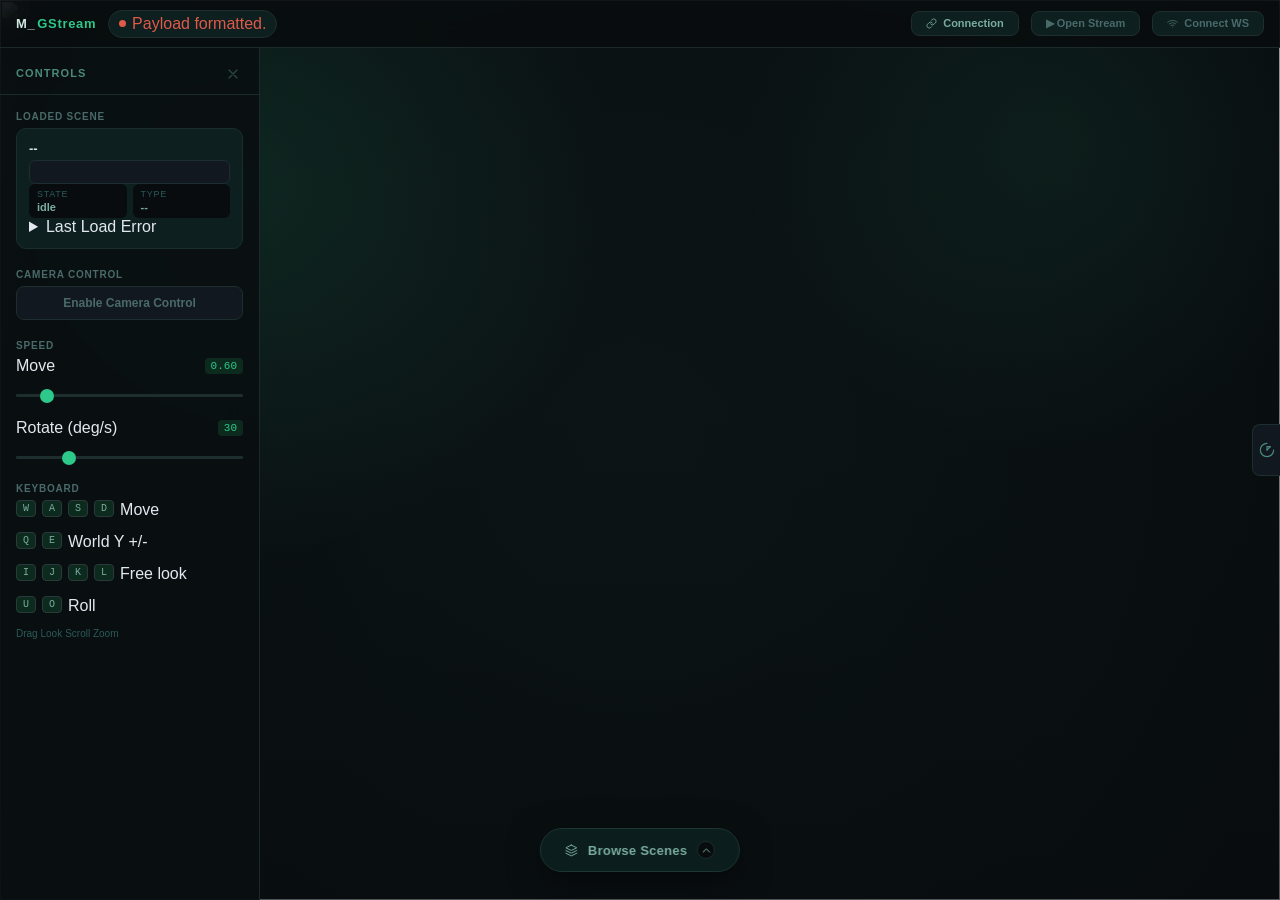
==== src/projects/M_GStream/renderer/server/www/index.html @ b2ab56bf "refactor: rename project to M_GStream Renames the full extended_gaussian token family to M_GStream a" ====
<!DOCTYPE html>
<html lang="en">
<head>
  <meta charset="utf-8">
  <meta name="viewport" content="width=device-width, initial-scale=1">
  <title>Extended Gaussian Remote Stream</title>
  <link rel="stylesheet" href="styles.css">
</head>
<body>
  <svg width="0" height="0" style="position:absolute" aria-hidden="true" focusable="false">
    <symbol id="icon-folder" viewBox="0 0 24 24" fill="none" stroke="currentColor" stroke-width="1.8" stroke-linecap="round" stroke-linejoin="round"><path d="M3 7a2 2 0 0 1 2-2h4l2 2h8a2 2 0 0 1 2 2v8a2 2 0 0 1-2 2H5a2 2 0 0 1-2-2z"/></symbol>
    <symbol id="icon-file" viewBox="0 0 24 24" fill="none" stroke="currentColor" stroke-width="1.8" stroke-linecap="round" stroke-linejoin="round"><path d="M14 2H6a2 2 0 0 0-2 2v16a2 2 0 0 0 2 2h12a2 2 0 0 0 2-2V8zM14 2v6h6"/></symbol>
    <symbol id="icon-cam" viewBox="0 0 24 24" fill="none" stroke="currentColor" stroke-width="1.8" stroke-linecap="round" stroke-linejoin="round"><path d="M23 7l-7 5 7 5V7z"/><path d="M1 5a2 2 0 0 1 2-2h12a2 2 0 0 1 2 2v14a2 2 0 0 1-2 2H3a2 2 0 0 1-2-2z"/></symbol>
    <symbol id="icon-speed" viewBox="0 0 24 24" fill="none" stroke="currentColor" stroke-width="1.8" stroke-linecap="round" stroke-linejoin="round"><path d="M13 2L3 14h9l-1 8 10-12h-9l1-8z"/></symbol>
    <symbol id="icon-info" viewBox="0 0 24 24" fill="none" stroke="currentColor" stroke-width="1.8" stroke-linecap="round" stroke-linejoin="round"><path d="M12 22c5.523 0 10-4.477 10-10S17.523 2 12 2 2 6.477 2 12s4.477 10 10 10z"/><path d="M12 8v4"/><path d="M12 16h.01"/></symbol>
    <symbol id="icon-layers" viewBox="0 0 24 24" fill="none" stroke="currentColor" stroke-width="1.8" stroke-linecap="round" stroke-linejoin="round"><path d="M12 2 2 7l10 5 10-5-10-5z"/><path d="M2 17l10 5 10-5"/><path d="M2 12l10 5 10-5"/></symbol>
    <symbol id="icon-close" viewBox="0 0 24 24" fill="none" stroke="currentColor" stroke-width="1.8" stroke-linecap="round" stroke-linejoin="round"><path d="M18 6 6 18M6 6l12 12"/></symbol>
    <symbol id="icon-chev-up" viewBox="0 0 24 24" fill="none" stroke="currentColor" stroke-width="1.8" stroke-linecap="round" stroke-linejoin="round"><path d="M18 15l-6-6-6 6"/></symbol>
    <symbol id="icon-chev-down" viewBox="0 0 24 24" fill="none" stroke="currentColor" stroke-width="1.8" stroke-linecap="round" stroke-linejoin="round"><path d="M6 9l6 6 6-6"/></symbol>
    <symbol id="icon-chev-left" viewBox="0 0 24 24" fill="none" stroke="currentColor" stroke-width="1.8" stroke-linecap="round" stroke-linejoin="round"><path d="M15 18l-6-6 6-6"/></symbol>
    <symbol id="icon-link" viewBox="0 0 24 24" fill="none" stroke="currentColor" stroke-width="1.8" stroke-linecap="round" stroke-linejoin="round"><path d="M10 13a5 5 0 0 0 7.54.54l3-3a5 5 0 0 0-7.07-7.07l-1.72 1.71"/><path d="M14 11a5 5 0 0 0-7.54-.54l-3 3a5 5 0 0 0 7.07 7.07l1.71-1.71"/></symbol>
    <symbol id="icon-wifi" viewBox="0 0 24 24" fill="none" stroke="currentColor" stroke-width="1.8" stroke-linecap="round" stroke-linejoin="round"><path d="M5 12.55a11 11 0 0 1 14.08 0"/><path d="M1.42 9a16 16 0 0 1 21.16 0"/><path d="M8.53 16.11a6 6 0 0 1 6.95 0"/><path d="M12 20h.01"/></symbol>
    <symbol id="icon-up" viewBox="0 0 24 24" fill="none" stroke="currentColor" stroke-width="1.8" stroke-linecap="round" stroke-linejoin="round"><path d="M12 19V5m-7 7 7-7 7 7"/></symbol>
    <symbol id="icon-refresh" viewBox="0 0 24 24" fill="none" stroke="currentColor" stroke-width="1.8" stroke-linecap="round" stroke-linejoin="round"><path d="M23 4v6h-6M1 20v-6h6M3.51 9a9 9 0 0 1 14.85-3.36L23 10M1 14l4.64 4.36A9 9 0 0 0 20.49 15"/></symbol>
    <symbol id="icon-pose" viewBox="0 0 24 24" fill="none" stroke="currentColor" stroke-width="1.8" stroke-linecap="round" stroke-linejoin="round"><path d="M12 2a10 10 0 1 0 10 10"/><path d="M12 12l5-5"/><path d="M17 7h-5v5"/></symbol>
  </svg>

  <div class="stream-stage">
    <img id="stream-preview" alt="">
  </div>

  <header class="topbar" id="topbar">
    <div class="topbar__logo">M_<span style="color:var(--accent)">GStream</span></div>
    <div class="topbar__chip topbar__chip--status topbar__chip--status--down" id="status-chip">
      <div class="topbar__chip-dot"></div>
      <span id="status-chip-text">disconnected</span>
    </div>
    <div class="topbar__chip topbar__chip--file" id="loaded-file-chip" hidden>
      <svg class="icon" aria-hidden="true"><use href="#icon-file"/></svg>
      <span id="loaded-file-chip-text">--</span>
    </div>
    <div class="topbar__spacer"></div>
    <button id="toggle-conn" class="topbar__btn topbar__btn--conn" type="button">
      <svg class="icon" aria-hidden="true"><use href="#icon-link"/></svg>Connection
    </button>
    <button id="toggle-stream" class="topbar__btn topbar__btn--stream" type="button" data-state="closed">&#9654; Open Stream</button>
    <button id="connect-ws" class="topbar__btn topbar__btn--ws" type="button">
      <svg class="icon" aria-hidden="true"><use href="#icon-wifi"/></svg><span>Connect WS</span>
    </button>
    <button id="open-stream" type="button" hidden aria-hidden="true">Open Stream</button>
  </header>

  <div id="conn-dropdown" class="conn-dropdown" hidden>
    <div class="conn-dropdown__section">
      <div class="conn-dropdown__label">HTTP Origin</div>
      <input id="http-origin" class="field-input" type="text" value="">
    </div>
    <div class="conn-dropdown__section">
      <div class="conn-dropdown__label">WebSocket URL</div>
      <input id="ws-url" class="field-input" type="text" value="">
    </div>
    <div class="conn-dropdown__actions">
      <button id="apply-defaults" class="pose-buttons__secondary" type="button">Use Current Origin</button>
      <button id="disconnect-ws" class="pose-buttons__secondary" type="button">Disconnect</button>
    </div>
  </div>

  <aside id="left-sidebar" class="sidebar sidebar--left sidebar--open">
    <div class="sidebar__header">
      <div class="sidebar__heading">Controls</div>
      <button id="toggle-left" class="sidebar__close" type="button"><svg class="icon" aria-hidden="true"><use href="#icon-close"/></svg></button>
    </div>
    <div class="sidebar__body">
      <div class="sidebar__section">
        <div class="sidebar__label">Loaded Scene</div>
        <div class="scene-card">
          <div class="scene-card__name" id="scene-loaded-name">--</div>
          <input id="loaded-source-path" class="field-input" type="text" value="" readonly>
          <div class="scene-card__chips">
            <div class="scene-card__chip">
              <div class="scene-card__chip-label">State</div>
              <div class="scene-card__chip-value scene-card__chip-value--idle" id="scene-state-chip">idle</div>
            </div>
            <div class="scene-card__chip">
              <div class="scene-card__chip-label">Type</div>
              <div class="scene-card__chip-value" id="scene-type-chip">--</div>
            </div>
          </div>
          <details class="scene-card__error-wrap">
            <summary>Last Load Error</summary>
            <textarea id="last-load-error" class="field-input" rows="3" readonly></textarea>
          </details>
          <input type="hidden" id="load-state" value="idle">
        </div>
      </div>

      <div class="sidebar__section">
        <div class="sidebar__label">Camera Control</div>
        <button id="toggle-camera" class="cam-toggle" type="button">
          <svg class="icon" aria-hidden="true"><use href="#icon-cam"/></svg><span>Enable Camera Control</span>
        </button>
      </div>

      <div class="sidebar__section">
        <div class="sidebar__label">Speed</div>
        <div class="slider-row">
          <div class="slider-row__head"><span>Move</span><span class="slider-row__value" data-for="move-speed">0.60</span></div>
          <input id="move-speed" type="range" min="0.05" max="5.0" step="0.05" value="0.6">
        </div>
        <div class="slider-row">
          <div class="slider-row__head"><span>Rotate (deg/s)</span><span class="slider-row__value" data-for="rotate-speed">30</span></div>
          <input id="rotate-speed" type="range" min="5" max="120" step="1" value="30">
        </div>
      </div>

      <div class="sidebar__section">
        <div class="sidebar__label">Keyboard</div>
        <div class="key-legend">
          <div class="key-legend__row"><kbd>W</kbd><kbd>A</kbd><kbd>S</kbd><kbd>D</kbd><span>Move</span></div>
          <div class="key-legend__row"><kbd>Q</kbd><kbd>E</kbd><span>World Y +/-</span></div>
          <div class="key-legend__row"><kbd>I</kbd><kbd>J</kbd><kbd>K</kbd><kbd>L</kbd><span>Free look</span></div>
          <div class="key-legend__row"><kbd>U</kbd><kbd>O</kbd><span>Roll</span></div>
          <div class="key-legend__row"><span class="key-legend__note">Drag Look</span><span class="key-legend__note">Scroll Zoom</span></div>
        </div>
      </div>
    </div>
  </aside>
  <button id="sidebar-left-tab" class="sidebar-tab sidebar-tab--left" type="button" hidden>
    <svg class="icon" aria-hidden="true"><use href="#icon-speed"/></svg>
  </button>

  <aside id="right-sidebar" class="sidebar sidebar--right">
    <div class="sidebar__header">
      <div class="sidebar__heading">Camera Pose</div>
      <button id="toggle-right" class="sidebar__close" type="button"><svg class="icon" aria-hidden="true"><use href="#icon-close"/></svg></button>
    </div>
    <div class="sidebar__body">
      <section id="manifest-panel" class="sidebar__section" style="display:none;">
        <div class="sidebar__label">Manifest Status</div>
        <div class="slider-row">
          <div class="slider-row__head"><span>Current Phase</span></div>
          <div class="phase-control">
            <select id="phase-select" class="field-input"><option value="">(none)</option></select>
            <input id="phase-custom" class="field-input" type="text" placeholder="Custom phase...">
          </div>
        </div>
        <label class="slider-row">
          <div class="slider-row__head"><span>Total Assets</span></div>
          <input id="total-assets" class="field-input" type="text" value="--" readonly>
        </label>
        <div class="pose-buttons">
          <button id="apply-phase" class="pose-buttons__primary" type="button">Apply Phase</button>
          <button id="toggle-health-poll" class="pose-buttons__secondary" type="button">Start Health Poll</button>
        </div>
        <div class="streaming-stats">
          <label><span>Required GPU</span><input id="stat-required-gpu" class="field-input" type="text" value="--" readonly></label>
          <label><span>Warm CPU</span><input id="stat-warm-cpu" class="field-input" type="text" value="--" readonly></label>
          <label><span>Pending Disk</span><input id="stat-pending-disk" class="field-input" type="text" value="--" readonly></label>
          <label><span>Pending Upload</span><input id="stat-pending-upload" class="field-input" type="text" value="--" readonly></label>
          <label><span>Pending Evict</span><input id="stat-pending-evict" class="field-input" type="text" value="--" readonly></label>
          <label><span>CPU Resident</span><input id="stat-cpu-resident" class="field-input" type="text" value="--" readonly></label>
          <label><span>GPU Resident</span><input id="stat-gpu-resident" class="field-input" type="text" value="--" readonly></label>
          <label><span>Swap Hits</span><input id="stat-swap-hits" class="field-input" type="text" value="--" readonly></label>
          <label><span>Swap Misses</span><input id="stat-swap-misses" class="field-input" type="text" value="--" readonly></label>
        </div>
      </section>

      <div class="sidebar__section">
        <div class="sidebar__label">Position</div>
        <input id="position" class="field-input" type="text" value="[0, 0, 0]">
      </div>
      <div class="sidebar__section">
        <div class="sidebar__label">Forward</div>
        <input id="forward" class="field-input" type="text" value="[0, 0, -1]">
      </div>
      <div class="sidebar__section">
        <div class="sidebar__label">Up</div>
        <input id="up" class="field-input" type="text" value="[0, 1, 0]">
      </div>
      <div class="sidebar__section">
        <div class="sidebar__label">FOV Y</div>
        <input id="fovy" class="field-input" type="text" value="0.78539816339">
      </div>
      <div class="sidebar__section">
        <div class="sidebar__label">Message Type</div>
        <input id="message-type" class="field-input" type="text" value="set_camera_pose" readonly>
      </div>
      <div class="pose-buttons">
        <button id="format-payload" class="pose-buttons__secondary" type="button">Format</button>
        <button id="send-payload" class="pose-buttons__primary" type="button">Send Payload</button>
      </div>
      <div class="sidebar__section">
        <div class="sidebar__label">Live Pose (JSON)</div>
        <pre class="live-pose-preview" id="live-pose-preview" aria-hidden="true"></pre>
      </div>
      <details class="payload-disclosure">
        <summary>Show raw JSON</summary>
        <textarea id="payload" rows="10"></textarea>
      </details>
    </div>
  </aside>
  <button id="sidebar-right-tab" class="sidebar-tab sidebar-tab--right" type="button" hidden>
    <svg class="icon" aria-hidden="true"><use href="#icon-pose"/></svg>
  </button>

  <button id="toggle-file-panel" class="file-panel__toggle" type="button" aria-expanded="false">
    <svg class="icon" aria-hidden="true"><use href="#icon-layers"/></svg>
    <span>Browse Scenes</span>
    <span class="file-panel__toggle-dot"><svg class="icon" aria-hidden="true"><use href="#icon-chev-up"/></svg></span>
  </button>

  <section id="file-panel" class="file-panel" hidden>
    <div class="file-panel__header">
      <div class="file-panel__header-title">
        <svg class="icon" aria-hidden="true"><use href="#icon-folder"/></svg>
        <span>Content Browser</span>
        <span class="file-panel__current-path" id="browse-current-path-display">/</span>
      </div>
      <div class="file-panel__header-actions">
        <div class="file-panel__search-controls">
          <input id="browse-search" class="field-input file-panel__search-input" type="text" placeholder="Search loadable scenes or manifests">
          <button id="browse-search-submit" class="file-panel__header-btn" type="button">Search</button>
          <button id="browse-search-clear" class="file-panel__header-btn" type="button">Clear</button>
        </div>
        <button id="browse-root" class="file-panel__header-btn" type="button"><svg class="icon" aria-hidden="true"><use href="#icon-folder"/></svg>Root</button>
        <button id="browse-up" class="file-panel__header-btn" type="button"><svg class="icon" aria-hidden="true"><use href="#icon-up"/></svg>Up</button>
        <button id="browse-refresh" class="file-panel__header-btn" type="button"><svg class="icon" aria-hidden="true"><use href="#icon-refresh"/></svg>Refresh</button>
      </div>
    </div>
    <div class="file-panel__body"><div id="browse-entry-list"></div></div>
    <input type="text" id="browse-current-path" readonly hidden>
    <input type="text" id="browse-parent-path" readonly hidden>
    <div class="file-panel__selected-meta">
      <label><span>Selected Path</span><input id="browse-selected-path" class="field-input" type="text" readonly></label>
      <label><span>Kind</span><input id="browse-selected-kind" class="field-input" type="text" readonly></label>
      <label><span>Load As</span><input id="browse-selected-loadable" class="field-input" type="text" readonly></label>
    </div>
    <div class="file-panel__footer">
      <p id="browse-status" class="file-panel__footer-status">Browse the server filesystem and choose a model directory or manifest.</p>
      <button id="load-selected" class="file-panel__load-btn" type="button" disabled>Load Selected</button>
    </div>
  </section>

  <p id="status-line" class="status-line-legacy" hidden></p>
  <script src="app.js"></script>
</body>
</html>
---- src/projects/M_GStream/renderer/server/www/styles.css ----
:root {
  --accent: #2dc98a; --accent-strong: #2a9a6a; --accent-soft: #0d2a1e;
  --bg-0: #0a0c0e; --bg-1: #080c0e; --panel-bg: rgba(10,16,18,0.92); --panel-bg-strong: rgba(10,16,18,0.97);
  --line: #1e2d2d; --line-soft: #1a2a2a; --ink: #e2e8f0; --muted: #4a8a7a; --muted-strong: #7aada0; --dim: #2a5a5a;
  --mono: "Courier New", ui-monospace, Consolas, monospace; --danger: #e05a4a; --amber: #c9a82d;
  --z-stream: 0; --z-sidebar: 40; --z-sidebar-tab: 41; --z-filepanel: 49; --z-topbar: 50; --z-dropdown: 60;
  color-scheme: dark; font-family: "Helvetica Neue", Helvetica, Arial, sans-serif;
}
* { box-sizing: border-box; margin: 0; padding: 0; }
body { background: var(--bg-1); color: var(--ink); overflow: hidden; height: 100vh; width: 100vw; }
::-webkit-scrollbar { width: 4px; }
::-webkit-scrollbar-track { background: transparent; }
::-webkit-scrollbar-thumb { background: #2a3a3a; border-radius: 4px; }
button, input, textarea, select { font: inherit; }
button { background: none; border: 0; }
button:focus-visible, input:focus-visible, textarea:focus-visible, select:focus-visible, summary:focus-visible { outline: 1px solid rgba(45,201,138,0.55); outline-offset: 2px; }
[hidden] { display: none !important; }
@keyframes slideInLeft { from { transform: translateX(-20px); opacity: 0; } to { transform: translateX(0); opacity: 1; } }
@keyframes slideInRight { from { transform: translateX(20px); opacity: 0; } to { transform: translateX(0); opacity: 1; } }
@keyframes slideUpPanel { from { transform: translateY(40px); opacity: 0; } to { transform: translateY(0); opacity: 1; } }
@keyframes fadeIn { from { opacity: 0; } to { opacity: 1; } }
@keyframes pulse { 0%,100% { opacity: 1; } 50% { opacity: 0.4; } }
.icon { display: inline-block; width: 1em; height: 1em; stroke: currentColor; fill: none; stroke-width: 1.8; stroke-linecap: round; stroke-linejoin: round; vertical-align: middle; }
.stream-stage { position: absolute; inset: 0; z-index: var(--z-stream); overflow: hidden; background: linear-gradient(135deg, #0d1a1a 0%, #091414 50%, #0a0c10 100%); }
.stream-stage::before { content: ""; position: absolute; inset: 0; background-image: linear-gradient(rgba(45,201,138,0.08) 1px, transparent 1px), linear-gradient(90deg, rgba(45,201,138,0.08) 1px, transparent 1px); background-size: 40px 40px; opacity: 0.22; pointer-events: none; }
.stream-stage::after { content: ""; position: absolute; inset: 0; background: radial-gradient(circle at 18% 20%, rgba(45,201,138,0.12), transparent 30%), radial-gradient(circle at 82% 16%, rgba(45,201,138,0.08), transparent 24%), linear-gradient(180deg, rgba(8,12,14,0.2), rgba(8,12,14,0.6)); pointer-events: none; }
#stream-preview { position: absolute; inset: 0; display: block; width: 100%; height: 100%; object-fit: contain; background: radial-gradient(circle at center, rgba(15,27,27,0.92), rgba(8,12,14,0.98)), linear-gradient(135deg, rgba(13,26,26,0.96) 0%, rgba(9,20,20,0.96) 55%, rgba(10,12,16,0.98) 100%); }
#stream-preview.camera-active { cursor: crosshair; box-shadow: inset 0 0 0 1px rgba(45,201,138,0.28); }
.topbar { position: absolute; top: 0; left: 0; right: 0; z-index: var(--z-topbar); display: flex; align-items: center; gap: 12px; height: 48px; padding: 0 16px; background: rgba(8,12,14,0.88); border-bottom: 1px solid var(--line-soft); backdrop-filter: blur(12px); }
.topbar__logo { display: inline-flex; align-items: center; gap: 2px; color: #d0e8e0; font-size: 13px; font-weight: 700; letter-spacing: 0.05em; white-space: nowrap; }
.topbar__logo-accent { color: var(--accent); }
.topbar__chip { display: inline-flex; align-items: center; gap: 6px; min-width: 0; padding: 4px 10px; background: #0d1f1f; border: 1px solid var(--line); border-radius: 20px; }
.topbar__chip--status { color: var(--muted-strong); }
.topbar__chip--status .topbar__chip-dot { width: 7px; height: 7px; flex: 0 0 auto; background: var(--danger); border-radius: 50%; }
.topbar__chip--status .topbar__chip-text { font-size: 11px; font-weight: 600; line-height: 1; }
.topbar__chip--status--live { color: var(--accent); }
.topbar__chip--status--live .topbar__chip-dot { background: var(--accent); animation: pulse 2s infinite; }
.topbar__chip--status--down { color: var(--danger); }
.topbar__chip--status--down .topbar__chip-dot { background: var(--danger); }
.topbar__chip--file { max-width: 240px; color: #c0d8d0; }
.topbar__chip--file .icon { color: var(--accent); flex: 0 0 auto; }
.topbar__chip--file span { max-width: 200px; overflow: hidden; text-overflow: ellipsis; white-space: nowrap; font-size: 11px; font-weight: 600; }
.topbar__btn { display: inline-flex; align-items: center; justify-content: center; gap: 6px; padding: 6px 14px; background: #0d1f1f; border: 1px solid var(--line); border-radius: 8px; color: #4a6a6a; font-size: 11px; font-weight: 600; line-height: 1; cursor: pointer; transition: background 0.2s, border-color 0.2s, color 0.2s, box-shadow 0.2s, transform 0.2s; }
.topbar__btn:hover:not(:disabled) { transform: translateY(-1px); }
.topbar__btn:disabled { cursor: default; opacity: 0.55; }
.topbar__btn--conn { background: #0d1f1f; color: var(--muted-strong); }
.topbar__btn--conn.is-open, .topbar__btn--conn[aria-expanded="true"] { background: #162424; border-color: rgba(45,201,138,0.27); color: var(--accent); }
.topbar__btn--stream, .topbar__btn--primary { background: #0d1f1f; border-color: var(--line); color: #4a6a6a; }
.topbar__btn--stream.is-open, .topbar__btn--stream[data-open="true"], .topbar__btn--primary.is-open { background: var(--accent-soft); border-color: rgba(45,201,138,0.27); color: var(--accent); }
.topbar__btn--ws, .topbar__btn--wifi { background: #0d1f1f; border-color: var(--line); color: #4a6a6a; }
.topbar__btn--ws.is-connected, .topbar__btn--ws[data-connected="true"], .topbar__btn--wifi.is-connected { background: #1a1a0d; border-color: rgba(201,168,45,0.27); color: var(--amber); }
.topbar__btn--danger { background: rgba(224,90,74,0.08); border-color: rgba(224,90,74,0.28); color: var(--danger); }
.topbar__spacer { flex: 1; }
.conn-dropdown { position: absolute; top: 56px; right: 16px; z-index: var(--z-dropdown); width: 360px; padding: 20px; background: #0e1a1a; border: 1px solid var(--line); border-radius: 12px; box-shadow: 0 20px 60px rgba(0,0,0,0.6); animation: slideUpPanel 0.2s ease; }
.conn-dropdown__section + .conn-dropdown__section { margin-top: 12px; }
.conn-dropdown__label { margin-bottom: 6px; color: var(--muted); font-size: 10px; font-weight: 600; letter-spacing: 0.08em; text-transform: uppercase; }
.conn-dropdown__actions { display: flex; gap: 8px; margin-top: 14px; }
.field-input { width: 100%; padding: 5px 8px; background: #111820; border: 1px solid var(--line); border-radius: 6px; color: #94adb0; font-size: 11px; font-family: var(--mono); outline: none; transition: border-color 0.2s; }
.field-input:focus { border-color: rgba(45,201,138,0.27); }
.field-input[readonly], .field-input:read-only { color: var(--muted-strong); }
.sidebar { position: absolute; top: 48px; bottom: 0; z-index: var(--z-sidebar); display: flex; flex-direction: column; width: 260px; background: var(--panel-bg); backdrop-filter: blur(16px); transition: transform 0.3s cubic-bezier(0.4,0,0.2,1); }
.sidebar--left { left: 0; border-right: 1px solid var(--line-soft); transform: translateX(-260px); }
.sidebar--left.sidebar--open { transform: translateX(0); animation: slideInLeft 0.3s ease; }
.sidebar--right { right: 0; border-left: 1px solid var(--line-soft); transform: translateX(260px); }
.sidebar--right.sidebar--open { transform: translateX(0); animation: slideInRight 0.3s ease; }
.sidebar__header { display: flex; align-items: center; justify-content: space-between; gap: 8px; padding: 14px 16px 10px; border-bottom: 1px solid var(--line-soft); }
.sidebar__heading { color: var(--muted); font-size: 11px; font-weight: 700; letter-spacing: 0.1em; text-transform: uppercase; }
.sidebar__close { padding: 2px; color: #2a4a4a; cursor: pointer; }
.sidebar__close:hover { color: var(--accent); }
.sidebar__body { flex: 1; overflow: auto; padding: 16px; }
.sidebar__section { margin-bottom: 20px; }
.sidebar__label { margin-bottom: 6px; color: #4a6a6a; font-size: 10px; font-weight: 600; letter-spacing: 0.08em; text-transform: uppercase; }
.sidebar-tab { position: absolute; top: 50%; z-index: var(--z-sidebar-tab); display: flex; align-items: center; justify-content: center; width: 28px; height: 52px; background: #111820; border: 1px solid var(--line); color: var(--muted); cursor: pointer; transform: translateY(-50%); transition: background 0.2s, color 0.2s, border-color 0.2s; }
.sidebar-tab:hover { background: #162424; color: var(--accent); }
.sidebar-tab--left { left: 0; border-left: none; border-radius: 0 8px 8px 0; }
.sidebar-tab--right { right: 0; border-right: none; border-radius: 8px 0 0 8px; }
.scene-card { margin-bottom: 20px; padding: 12px; background: #0d1f1f; border: 1px solid #1a2e2e; border-radius: 10px; }
.scene-card__name { margin-bottom: 4px; color: #d0e8e0; font-size: 13px; font-weight: 600; }
.scene-card__path { margin-bottom: 8px; color: var(--dim); font-size: 10px; font-family: var(--mono); word-break: break-all; }
.scene-card__chips { display: flex; gap: 6px; }
.scene-card__chip { flex: 1 1 0; padding: 5px 8px; background: var(--bg-1); border-radius: 6px; }
.scene-card__chip-label { color: var(--dim); font-size: 9px; letter-spacing: 0.08em; text-transform: uppercase; }
.scene-card__chip-value { margin-top: 2px; color: var(--muted-strong); font-size: 11px; font-weight: 600; }
.scene-card__chip-value--loaded { color: var(--accent); }
.scene-card__chip-value--loading { color: var(--amber); }
.scene-card__chip-value--error { color: var(--danger); }
.scene-card__chip-value--idle { color: var(--muted-strong); }
.scene-card__error, .scene-card__error details, .scene-card__error pre { color: var(--danger); font-size: 10px; font-family: var(--mono); }
.scene-card__error { margin-top: 10px; }
.scene-card__error summary { cursor: pointer; }
.scene-card__error pre { margin-top: 6px; white-space: pre-wrap; word-break: break-word; }
.cam-toggle { display: flex; align-items: center; justify-content: center; gap: 8px; width: 100%; padding: 9px 0; background: #111820; border: 1px solid var(--line); border-radius: 8px; color: #4a6a6a; font-size: 12px; font-weight: 600; cursor: pointer; transition: background 0.2s, border-color 0.2s, color 0.2s; }
.cam-toggle:hover { background: #162424; }
.cam-toggle.active, .cam-toggle[aria-pressed="true"], .cam-toggle[data-active="true"] { background: var(--accent-soft); border-color: rgba(45,201,138,0.33); color: var(--accent); }
.slider-row { margin-bottom: 18px; }
.slider-row__head { display: flex; align-items: center; justify-content: space-between; gap: 8px; margin-bottom: 8px; }
.slider-row__label { color: var(--muted-strong); font-size: 12px; }
.slider-row__value { padding: 2px 6px; background: var(--accent-soft); border-radius: 4px; color: var(--accent); font-size: 11px; font-family: var(--mono); }
input[type="range"] { -webkit-appearance: none; appearance: none; width: 100%; height: 3px; background: #1e2d2d; border-radius: 2px; outline: none; }
input[type="range"]::-webkit-slider-runnable-track { height: 3px; background: #1e2d2d; border-radius: 2px; }
input[type="range"]::-webkit-slider-thumb { -webkit-appearance: none; appearance: none; width: 14px; height: 14px; margin-top: -5.5px; border: 0; border-radius: 50%; background: var(--accent); cursor: pointer; transition: transform 0.15s; }
input[type="range"]::-webkit-slider-thumb:hover { transform: scale(1.3); }
input[type="range"]::-moz-range-track { height: 3px; background: #1e2d2d; border: 0; border-radius: 2px; }
input[type="range"]::-moz-range-thumb { width: 14px; height: 14px; border: 0; border-radius: 50%; background: var(--accent); cursor: pointer; transition: transform 0.15s; }
input[type="range"]::-moz-range-thumb:hover { transform: scale(1.3); }
.key-legend { display: flex; flex-wrap: wrap; gap: 6px; }
.key-legend__row { display: flex; flex-wrap: wrap; align-items: center; gap: 3px; width: 100%; margin-bottom: 6px; }
.key-legend kbd, .key-badge { display: inline-block; margin-right: 3px; margin-bottom: 3px; padding: 2px 6px; background: var(--accent-soft); border: 1px solid #2a3a3a; border-radius: 4px; color: var(--muted-strong); font-size: 10px; font-family: var(--mono); }
.key-legend__note { color: var(--dim); font-size: 10px; }
.streaming-stats { display: grid; grid-template-columns: repeat(3, minmax(0,1fr)); gap: 6px; margin-top: 8px; }
.streaming-stats label { display: block; }
.streaming-stats span { display: block; margin-bottom: 4px; color: var(--dim); font-size: 9px; letter-spacing: 0.08em; text-transform: uppercase; }
.streaming-stats .field-input { text-align: center; }
.phase-control { display: flex; gap: 8px; margin-top: 6px; }
.phase-control select, .phase-control input { flex: 1 1 0; }
.pose-buttons { display: flex; gap: 8px; margin-top: 14px; }
.pose-buttons__secondary, .pose-buttons__primary { flex: 1 1 0; padding: 8px 0; border-radius: 8px; font-size: 11px; cursor: pointer; transition: background 0.2s, border-color 0.2s, color 0.2s; }
.pose-buttons__secondary { background: #0d1f1f; border: 1px solid var(--line); color: var(--muted-strong); }
.pose-buttons__primary { background: var(--accent-soft); border: 1px solid rgba(45,201,138,0.27); color: var(--accent); font-weight: 600; }
.payload-disclosure summary { margin-top: 14px; padding: 6px 0; color: var(--muted); font-size: 11px; cursor: pointer; }
.payload-disclosure textarea { width: 100%; max-height: 40vh; margin-top: 8px; padding: 8px 12px; background: var(--bg-1); border: 1px solid var(--line); border-radius: 6px; color: var(--muted-strong); font-size: 11px; font-family: var(--mono); resize: vertical; }
.live-pose-preview { overflow: auto; margin-top: 20px; padding: 12px; background: #060f0f; border: 1px solid var(--line-soft); border-radius: 8px; color: #2a6a5a; font-size: 9px; font-family: var(--mono); line-height: 1.6; white-space: pre; }
.file-panel__toggle { position: absolute; left: 50%; bottom: 28px; z-index: var(--z-topbar); display: inline-flex; align-items: center; gap: 10px; padding: 12px 24px; background: rgba(13,31,31,0.95); border: 1px solid #1e3535; border-radius: 50px; box-shadow: 0 8px 32px rgba(0,0,0,0.5); backdrop-filter: blur(16px); color: var(--muted-strong); font-size: 13px; font-weight: 600; letter-spacing: 0.02em; cursor: pointer; transform: translateX(-50%); transition: background 0.25s cubic-bezier(0.4,0,0.2,1), border-color 0.25s cubic-bezier(0.4,0,0.2,1), color 0.25s cubic-bezier(0.4,0,0.2,1), box-shadow 0.25s cubic-bezier(0.4,0,0.2,1); }
.file-panel__toggle.is-open { background: var(--accent-soft); border-color: rgba(45,201,138,0.4); box-shadow: 0 0 30px rgba(45,201,138,0.13), 0 8px 32px rgba(0,0,0,0.5); color: var(--accent); }
.file-panel__toggle-dot { display: inline-flex; align-items: center; justify-content: center; width: 18px; height: 18px; background: var(--bg-1); border: 1px solid var(--line); border-radius: 50%; transition: transform 0.2s; }
.file-panel__toggle.is-open .file-panel__toggle-dot { transform: rotate(180deg); }
.file-panel { position: absolute; left: 50%; bottom: 80px; z-index: var(--z-filepanel); width: 560px; max-width: calc(100vw - 48px); overflow: hidden; background: var(--panel-bg-strong); border: 1px solid #1e3535; border-radius: 16px; box-shadow: 0 -4px 60px rgba(0,0,0,0.7); backdrop-filter: blur(20px); transform: translateX(-50%); animation: slideUpPanel 0.25s; }
.file-panel__header { display: grid; grid-template-columns: minmax(0,1fr) auto; align-items: start; gap: 12px; padding: 14px 20px; border-bottom: 1px solid var(--line-soft); }
.file-panel__header-title { display: flex; align-items: center; flex-wrap: wrap; gap: 10px; min-width: 0; color: #d0e8e0; font-size: 13px; font-weight: 700; }
.file-panel__current-path { display: block; flex: 1 1 100%; min-width: 0; overflow: hidden; text-overflow: ellipsis; white-space: nowrap; padding: 2px 8px; background: var(--bg-1); border-radius: 12px; color: var(--dim); font-size: 11px; font-family: var(--mono); }
.file-panel__header-actions { display: flex; flex: 0 0 auto; flex-wrap: wrap; justify-content: flex-end; gap: 8px; }
.file-panel__search-controls { display: flex; flex: 1 1 280px; flex-wrap: wrap; justify-content: flex-end; gap: 8px; min-width: min(320px, 100%); }
.file-panel__search-input { flex: 1 1 220px; min-width: 160px; }
.file-panel__header-btn { display: inline-flex; align-items: center; gap: 5px; padding: 5px 12px; background: var(--bg-1); border: 1px solid var(--line-soft); border-radius: 8px; color: var(--muted); font-size: 11px; cursor: pointer; }
.file-panel__body { max-height: 280px; overflow: auto; }
.file-panel__entry { display: flex; align-items: flex-start; gap: 12px; padding: 10px 20px; border-bottom: 1px solid #0d1a1a; cursor: pointer; transition: background 0.15s; }
.file-panel__entry:hover { background: #0d1f1a; }
.file-panel__entry--selected { background: var(--accent-soft); }
.file-panel__entry--directory, .file-panel__entry[data-kind="directory"] { cursor: default; }
.file-panel__entry-main { flex: 1 1 auto; min-width: 0; margin-left: 12px; }
.file-panel__entry-name { color: #c0d8d0; font-size: 13px; font-weight: 400; }
.file-panel__entry--selected .file-panel__entry-name { color: var(--accent); font-weight: 600; }
.file-panel__entry-path { margin-top: 2px; color: var(--dim); font-size: 10px; font-family: var(--mono); word-break: break-all; }
.file-panel__entry-badges { display: flex; flex-wrap: wrap; gap: 6px; margin-top: 8px; }
.file-panel__entry-actions { display: flex; flex: 0 0 auto; flex-wrap: wrap; justify-content: flex-end; gap: 8px; margin-left: auto; }
.file-panel__badge { padding: 2px 8px; background: var(--line-soft); border-radius: 8px; color: var(--muted); font-size: 10px; }
.file-panel__badge--loadable { background: var(--accent-soft); border: 1px solid rgba(45,201,138,0.27); color: var(--accent); }
.file-panel__badge--directory { background: var(--line-soft); color: var(--muted); }
.file-panel__selected-meta { display: flex; gap: 8px; margin-top: 10px; padding: 0 20px; }
.file-panel__selected-meta .field-input { flex: 1 1 0; }
.file-panel__footer { display: flex; align-items: center; gap: 12px; padding: 14px 20px; border-top: 1px solid var(--line-soft); }
.file-panel__footer-status { flex: 1 1 auto; color: var(--muted-strong); font-size: 11px; }
.file-panel__load-btn { padding: 8px 20px; border-radius: 8px; font-size: 12px; font-weight: 700; transition: background 0.2s, border-color 0.2s, color 0.2s; }
.file-panel__load-btn:enabled { background: var(--accent-soft); border: 1px solid rgba(45,201,138,0.4); color: var(--accent); cursor: pointer; }
.file-panel__load-btn:disabled { background: #0a1414; border: 1px solid var(--line-soft); color: var(--dim); cursor: not-allowed; }
.status-line-legacy { display: none !important; }
@media (max-width: 820px) {
  .sidebar { width: min(100vw, 320px); }
  .sidebar--left { transform: translateX(-100%); }
  .sidebar--right { transform: translateX(100%); }
  .file-panel { width: calc(100vw - 32px); max-width: none; }
  .file-panel__header { grid-template-columns: minmax(0,1fr); }
  .file-panel__header-actions { justify-content: flex-start; }
  .file-panel__search-controls { width: 100%; min-width: 0; justify-content: flex-start; }
  .file-panel__search-input { flex: 1 1 100%; min-width: 0; }
  .conn-dropdown { left: 16px; right: 16px; width: auto; }
  .topbar__chip--file { max-width: 160px; }
}
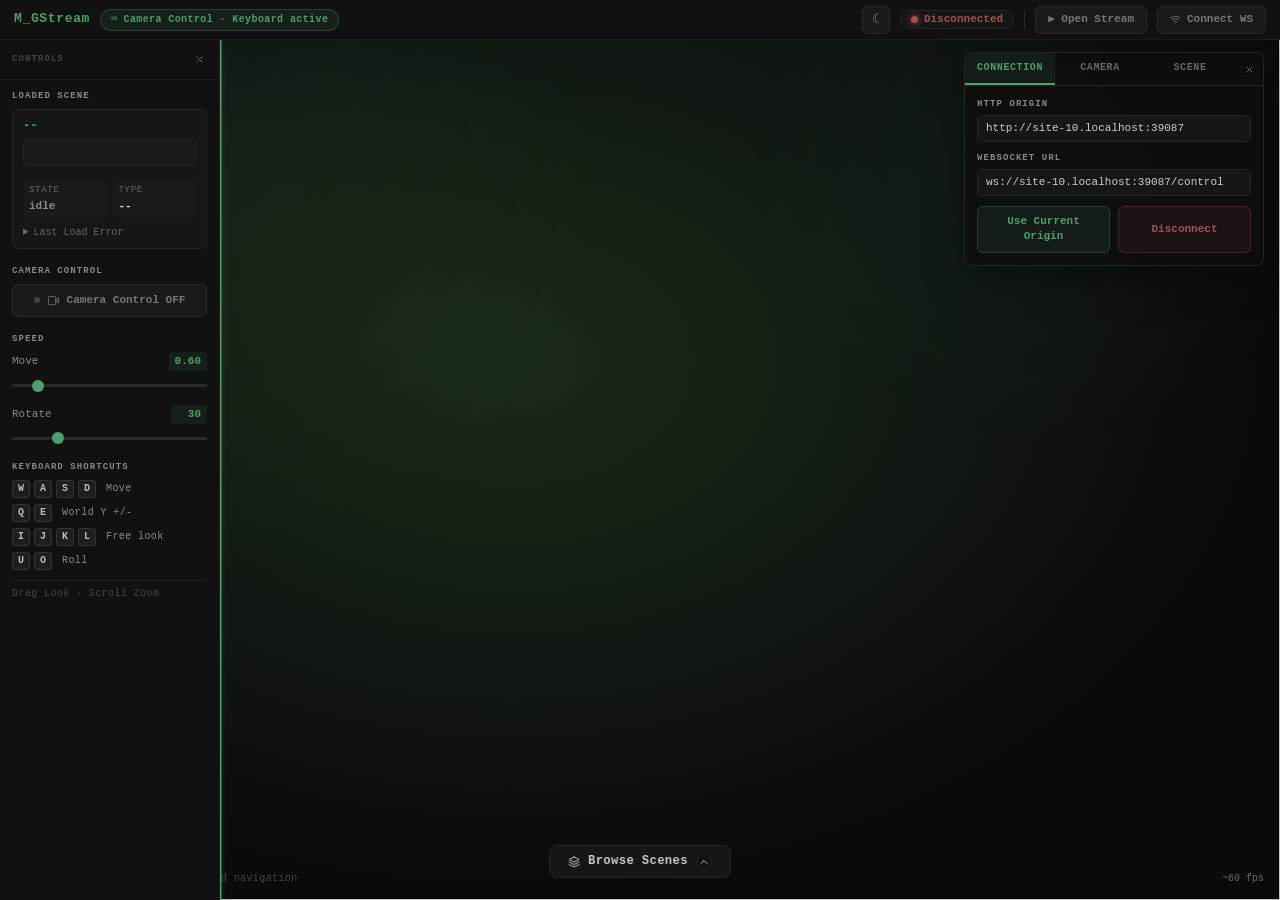
==== commit d9f81e74: "feat: redesign remote viewer web UI" ====
--- a/src/projects/M_GStream/renderer/server/www/index.html
+++ b/src/projects/M_GStream/renderer/server/www/index.html
@@ -3,245 +3,180 @@
 <head>
   <meta charset="utf-8">
   <meta name="viewport" content="width=device-width, initial-scale=1">
-  <title>Extended Gaussian Remote Stream</title>
+  <title>M_GStream</title>
   <link rel="stylesheet" href="styles.css">
 </head>
 <body>
-  <svg width="0" height="0" style="position:absolute" aria-hidden="true" focusable="false">
-    <symbol id="icon-folder" viewBox="0 0 24 24" fill="none" stroke="currentColor" stroke-width="1.8" stroke-linecap="round" stroke-linejoin="round"><path d="M3 7a2 2 0 0 1 2-2h4l2 2h8a2 2 0 0 1 2 2v8a2 2 0 0 1-2 2H5a2 2 0 0 1-2-2z"/></symbol>
-    <symbol id="icon-file" viewBox="0 0 24 24" fill="none" stroke="currentColor" stroke-width="1.8" stroke-linecap="round" stroke-linejoin="round"><path d="M14 2H6a2 2 0 0 0-2 2v16a2 2 0 0 0 2 2h12a2 2 0 0 0 2-2V8zM14 2v6h6"/></symbol>
-    <symbol id="icon-cam" viewBox="0 0 24 24" fill="none" stroke="currentColor" stroke-width="1.8" stroke-linecap="round" stroke-linejoin="round"><path d="M23 7l-7 5 7 5V7z"/><path d="M1 5a2 2 0 0 1 2-2h12a2 2 0 0 1 2 2v14a2 2 0 0 1-2 2H3a2 2 0 0 1-2-2z"/></symbol>
-    <symbol id="icon-speed" viewBox="0 0 24 24" fill="none" stroke="currentColor" stroke-width="1.8" stroke-linecap="round" stroke-linejoin="round"><path d="M13 2L3 14h9l-1 8 10-12h-9l1-8z"/></symbol>
-    <symbol id="icon-info" viewBox="0 0 24 24" fill="none" stroke="currentColor" stroke-width="1.8" stroke-linecap="round" stroke-linejoin="round"><path d="M12 22c5.523 0 10-4.477 10-10S17.523 2 12 2 2 6.477 2 12s4.477 10 10 10z"/><path d="M12 8v4"/><path d="M12 16h.01"/></symbol>
-    <symbol id="icon-layers" viewBox="0 0 24 24" fill="none" stroke="currentColor" stroke-width="1.8" stroke-linecap="round" stroke-linejoin="round"><path d="M12 2 2 7l10 5 10-5-10-5z"/><path d="M2 17l10 5 10-5"/><path d="M2 12l10 5 10-5"/></symbol>
-    <symbol id="icon-close" viewBox="0 0 24 24" fill="none" stroke="currentColor" stroke-width="1.8" stroke-linecap="round" stroke-linejoin="round"><path d="M18 6 6 18M6 6l12 12"/></symbol>
-    <symbol id="icon-chev-up" viewBox="0 0 24 24" fill="none" stroke="currentColor" stroke-width="1.8" stroke-linecap="round" stroke-linejoin="round"><path d="M18 15l-6-6-6 6"/></symbol>
-    <symbol id="icon-chev-down" viewBox="0 0 24 24" fill="none" stroke="currentColor" stroke-width="1.8" stroke-linecap="round" stroke-linejoin="round"><path d="M6 9l6 6 6-6"/></symbol>
-    <symbol id="icon-chev-left" viewBox="0 0 24 24" fill="none" stroke="currentColor" stroke-width="1.8" stroke-linecap="round" stroke-linejoin="round"><path d="M15 18l-6-6 6-6"/></symbol>
-    <symbol id="icon-link" viewBox="0 0 24 24" fill="none" stroke="currentColor" stroke-width="1.8" stroke-linecap="round" stroke-linejoin="round"><path d="M10 13a5 5 0 0 0 7.54.54l3-3a5 5 0 0 0-7.07-7.07l-1.72 1.71"/><path d="M14 11a5 5 0 0 0-7.54-.54l-3 3a5 5 0 0 0 7.07 7.07l1.71-1.71"/></symbol>
-    <symbol id="icon-wifi" viewBox="0 0 24 24" fill="none" stroke="currentColor" stroke-width="1.8" stroke-linecap="round" stroke-linejoin="round"><path d="M5 12.55a11 11 0 0 1 14.08 0"/><path d="M1.42 9a16 16 0 0 1 21.16 0"/><path d="M8.53 16.11a6 6 0 0 1 6.95 0"/><path d="M12 20h.01"/></symbol>
-    <symbol id="icon-up" viewBox="0 0 24 24" fill="none" stroke="currentColor" stroke-width="1.8" stroke-linecap="round" stroke-linejoin="round"><path d="M12 19V5m-7 7 7-7 7 7"/></symbol>
-    <symbol id="icon-refresh" viewBox="0 0 24 24" fill="none" stroke="currentColor" stroke-width="1.8" stroke-linecap="round" stroke-linejoin="round"><path d="M23 4v6h-6M1 20v-6h6M3.51 9a9 9 0 0 1 14.85-3.36L23 10M1 14l4.64 4.36A9 9 0 0 0 20.49 15"/></symbol>
-    <symbol id="icon-pose" viewBox="0 0 24 24" fill="none" stroke="currentColor" stroke-width="1.8" stroke-linecap="round" stroke-linejoin="round"><path d="M12 2a10 10 0 1 0 10 10"/><path d="M12 12l5-5"/><path d="M17 7h-5v5"/></symbol>
-  </svg>
-
-  <div class="stream-stage">
-    <img id="stream-preview" alt="">
-  </div>
-
-  <header class="topbar" id="topbar">
-    <div class="topbar__logo">M_<span style="color:var(--accent)">GStream</span></div>
-    <div class="topbar__chip topbar__chip--status topbar__chip--status--down" id="status-chip">
-      <div class="topbar__chip-dot"></div>
-      <span id="status-chip-text">disconnected</span>
+  <div id="app" class="theme-dark">
+    <svg width="0" height="0" style="position:absolute" aria-hidden="true" focusable="false">
+      <symbol id="icon-folder" viewBox="0 0 24 24" fill="none" stroke="currentColor" stroke-width="1.8" stroke-linecap="round" stroke-linejoin="round"><path d="M3 7a2 2 0 0 1 2-2h4l2 2h8a2 2 0 0 1 2 2v8a2 2 0 0 1-2 2H5a2 2 0 0 1-2-2z"/></symbol>
+      <symbol id="icon-file" viewBox="0 0 24 24" fill="none" stroke="currentColor" stroke-width="1.8" stroke-linecap="round" stroke-linejoin="round"><path d="M14 2H6a2 2 0 0 0-2 2v16a2 2 0 0 0 2 2h12a2 2 0 0 0 2-2V8zM14 2v6h6"/></symbol>
+      <symbol id="icon-cam" viewBox="0 0 24 24" fill="none" stroke="currentColor" stroke-width="1.8" stroke-linecap="round" stroke-linejoin="round"><path d="M23 7l-7 5 7 5V7z"/><path d="M1 5a2 2 0 0 1 2-2h12a2 2 0 0 1 2 2v14a2 2 0 0 1-2 2H3a2 2 0 0 1-2-2z"/></symbol>
+      <symbol id="icon-speed" viewBox="0 0 24 24" fill="none" stroke="currentColor" stroke-width="1.8" stroke-linecap="round" stroke-linejoin="round"><path d="M13 2L3 14h9l-1 8 10-12h-9l1-8z"/></symbol>
+      <symbol id="icon-info" viewBox="0 0 24 24" fill="none" stroke="currentColor" stroke-width="1.8" stroke-linecap="round" stroke-linejoin="round"><path d="M12 22c5.523 0 10-4.477 10-10S17.523 2 12 2 2 6.477 2 12s4.477 10 10 10z"/><path d="M12 8v4"/><path d="M12 16h.01"/></symbol>
+      <symbol id="icon-layers" viewBox="0 0 24 24" fill="none" stroke="currentColor" stroke-width="1.8" stroke-linecap="round" stroke-linejoin="round"><path d="M12 2 2 7l10 5 10-5-10-5z"/><path d="M2 17l10 5 10-5"/><path d="M2 12l10 5 10-5"/></symbol>
+      <symbol id="icon-close" viewBox="0 0 24 24" fill="none" stroke="currentColor" stroke-width="1.8" stroke-linecap="round" stroke-linejoin="round"><path d="M18 6 6 18M6 6l12 12"/></symbol>
+      <symbol id="icon-chev-up" viewBox="0 0 24 24" fill="none" stroke="currentColor" stroke-width="1.8" stroke-linecap="round" stroke-linejoin="round"><path d="M18 15l-6-6-6 6"/></symbol>
+      <symbol id="icon-chev-down" viewBox="0 0 24 24" fill="none" stroke="currentColor" stroke-width="1.8" stroke-linecap="round" stroke-linejoin="round"><path d="M6 9l6 6 6-6"/></symbol>
+      <symbol id="icon-chev-left" viewBox="0 0 24 24" fill="none" stroke="currentColor" stroke-width="1.8" stroke-linecap="round" stroke-linejoin="round"><path d="M15 18l-6-6 6-6"/></symbol>
+      <symbol id="icon-link" viewBox="0 0 24 24" fill="none" stroke="currentColor" stroke-width="1.8" stroke-linecap="round" stroke-linejoin="round"><path d="M10 13a5 5 0 0 0 7.54.54l3-3a5 5 0 0 0-7.07-7.07l-1.72 1.71"/><path d="M14 11a5 5 0 0 0-7.54-.54l-3 3a5 5 0 0 0 7.07 7.07l1.71-1.71"/></symbol>
+      <symbol id="icon-wifi" viewBox="0 0 24 24" fill="none" stroke="currentColor" stroke-width="1.8" stroke-linecap="round" stroke-linejoin="round"><path d="M5 12.55a11 11 0 0 1 14.08 0"/><path d="M1.42 9a16 16 0 0 1 21.16 0"/><path d="M8.53 16.11a6 6 0 0 1 6.95 0"/><path d="M12 20h.01"/></symbol>
+      <symbol id="icon-up" viewBox="0 0 24 24" fill="none" stroke="currentColor" stroke-width="1.8" stroke-linecap="round" stroke-linejoin="round"><path d="M12 19V5m-7 7 7-7 7 7"/></symbol>
+      <symbol id="icon-refresh" viewBox="0 0 24 24" fill="none" stroke="currentColor" stroke-width="1.8" stroke-linecap="round" stroke-linejoin="round"><path d="M23 4v6h-6M1 20v-6h6M3.51 9a9 9 0 0 1 14.85-3.36L23 10M1 14l4.64 4.36A9 9 0 0 0 20.49 15"/></symbol>
+      <symbol id="icon-pose" viewBox="0 0 24 24" fill="none" stroke="currentColor" stroke-width="1.8" stroke-linecap="round" stroke-linejoin="round"><path d="M12 2a10 10 0 1 0 10 10"/><path d="M12 12l5-5"/><path d="M17 7h-5v5"/></symbol>
+    </svg>
+    <div class="stream-stage" id="stream-stage">
+      <img id="stream-preview" alt="">
+      <div class="viewer-hint">Click to activate viewer keyboard navigation</div>
+      <div class="viewer-fps">~60 fps</div>
     </div>
-    <div class="topbar__chip topbar__chip--file" id="loaded-file-chip" hidden>
-      <svg class="icon" aria-hidden="true"><use href="#icon-file"/></svg>
-      <span id="loaded-file-chip-text">--</span>
-    </div>
-    <div class="topbar__spacer"></div>
-    <button id="toggle-conn" class="topbar__btn topbar__btn--conn" type="button">
-      <svg class="icon" aria-hidden="true"><use href="#icon-link"/></svg>Connection
-    </button>
-    <button id="toggle-stream" class="topbar__btn topbar__btn--stream" type="button" data-state="closed">&#9654; Open Stream</button>
-    <button id="connect-ws" class="topbar__btn topbar__btn--ws" type="button">
-      <svg class="icon" aria-hidden="true"><use href="#icon-wifi"/></svg><span>Connect WS</span>
-    </button>
-    <button id="open-stream" type="button" hidden aria-hidden="true">Open Stream</button>
-  </header>
-
-  <div id="conn-dropdown" class="conn-dropdown" hidden>
-    <div class="conn-dropdown__section">
-      <div class="conn-dropdown__label">HTTP Origin</div>
-      <input id="http-origin" class="field-input" type="text" value="">
-    </div>
-    <div class="conn-dropdown__section">
-      <div class="conn-dropdown__label">WebSocket URL</div>
-      <input id="ws-url" class="field-input" type="text" value="">
-    </div>
-    <div class="conn-dropdown__actions">
-      <button id="apply-defaults" class="pose-buttons__secondary" type="button">Use Current Origin</button>
-      <button id="disconnect-ws" class="pose-buttons__secondary" type="button">Disconnect</button>
-    </div>
-  </div>
-
-  <aside id="left-sidebar" class="sidebar sidebar--left sidebar--open">
-    <div class="sidebar__header">
-      <div class="sidebar__heading">Controls</div>
-      <button id="toggle-left" class="sidebar__close" type="button"><svg class="icon" aria-hidden="true"><use href="#icon-close"/></svg></button>
-    </div>
-    <div class="sidebar__body">
-      <div class="sidebar__section">
-        <div class="sidebar__label">Loaded Scene</div>
-        <div class="scene-card">
-          <div class="scene-card__name" id="scene-loaded-name">--</div>
-          <input id="loaded-source-path" class="field-input" type="text" value="" readonly>
-          <div class="scene-card__chips">
-            <div class="scene-card__chip">
-              <div class="scene-card__chip-label">State</div>
-              <div class="scene-card__chip-value scene-card__chip-value--idle" id="scene-state-chip">idle</div>
+    <header class="topbar" id="topbar">
+      <div class="topbar__logo">M_GStream</div>
+      <div class="topbar__pill--active" id="active-panel-pill" hidden><span id="active-panel-pill-icon">⌨</span><span id="active-panel-pill-text">Camera Control · Keyboard active</span></div>
+      <div class="topbar__chip topbar__chip--file" id="loaded-file-chip" hidden><svg class="icon"><use href="#icon-file"/></svg><span id="loaded-file-chip-text">--</span></div>
+      <div class="topbar__spacer"></div>
+      <button id="theme-toggle" class="topbar__btn topbar__btn--theme" type="button" aria-label="Toggle theme">☾</button>
+      <div class="topbar__chip topbar__chip--status topbar__chip--status--down" id="status-chip"><span class="topbar__chip-dot status-dot" id="status-dot"></span><span class="topbar__chip-text" id="status-chip-text">disconnected</span></div>
+      <div class="topbar__divider"></div>
+      <button id="toggle-stream" class="topbar__btn topbar__btn--stream" type="button" data-state="closed">▶ Open Stream</button>
+      <button id="connect-ws" class="topbar__btn topbar__btn--ws" type="button"><svg class="icon"><use href="#icon-wifi"/></svg><span>Connect WS</span></button>
+      <button id="open-stream" type="button" hidden aria-hidden="true">Open Stream</button>
+    </header>
+    <aside id="left-sidebar" class="sidebar sidebar--left sidebar--open">
+      <div class="sidebar__header"><div class="sidebar__heading">Controls</div><button id="toggle-left" class="sidebar__close" type="button"><svg class="icon"><use href="#icon-close"/></svg></button></div>
+      <div class="sidebar__body">
+        <div class="sidebar__section">
+          <div class="sidebar__label">Loaded Scene</div>
+          <div class="scene-card">
+            <div class="scene-card__name" id="scene-loaded-name" title="--">--</div>
+            <input id="loaded-source-path" class="scene-card__path field-input" type="text" value="" readonly title="">
+            <div class="scene-card__chips">
+              <div class="scene-card__chip"><div class="scene-card__chip-label">State</div><div class="scene-card__chip-value scene-card__chip-value--idle" id="scene-state-chip">idle</div></div>
+              <div class="scene-card__chip"><div class="scene-card__chip-label">Type</div><div class="scene-card__chip-value" id="scene-type-chip">--</div></div>
             </div>
-            <div class="scene-card__chip">
-              <div class="scene-card__chip-label">Type</div>
-              <div class="scene-card__chip-value" id="scene-type-chip">--</div>
-            </div>
+            <details class="scene-card__error-wrap"><summary>Last Load Error</summary><textarea id="last-load-error" class="field-input" rows="3" readonly></textarea></details>
+            <input type="hidden" id="load-state" value="idle">
           </div>
-          <details class="scene-card__error-wrap">
-            <summary>Last Load Error</summary>
-            <textarea id="last-load-error" class="field-input" rows="3" readonly></textarea>
-          </details>
-          <input type="hidden" id="load-state" value="idle">
+        </div>
+        <div class="sidebar__section">
+          <div class="sidebar__label">Camera Control</div>
+          <button id="toggle-camera" class="cam-toggle" type="button" aria-pressed="false"><svg class="icon"><use href="#icon-cam"/></svg><span>Camera Control OFF</span></button>
+        </div>
+        <div class="sidebar__section">
+          <div class="sidebar__label">Speed</div>
+          <div class="slider-row"><div class="slider-row__head"><span>Move</span><span class="slider-row__value" data-for="move-speed">0.60</span></div><input id="move-speed" type="range" min="0.05" max="5.0" step="0.05" value="0.6"></div>
+          <div class="slider-row"><div class="slider-row__head"><span>Rotate</span><span class="slider-row__value" data-for="rotate-speed">30</span></div><input id="rotate-speed" type="range" min="5" max="120" step="1" value="30"></div>
+        </div>
+        <div class="sidebar__section">
+          <div class="sidebar__label">Keyboard Shortcuts</div>
+          <div class="key-legend">
+            <div class="key-legend__row"><kbd>W</kbd><kbd>A</kbd><kbd>S</kbd><kbd>D</kbd><span>Move</span></div>
+            <div class="key-legend__row"><kbd>Q</kbd><kbd>E</kbd><span>World Y +/-</span></div>
+            <div class="key-legend__row"><kbd>I</kbd><kbd>J</kbd><kbd>K</kbd><kbd>L</kbd><span>Free look</span></div>
+            <div class="key-legend__row"><kbd>U</kbd><kbd>O</kbd><span>Roll</span></div>
+            <div class="key-legend__footer"><span class="key-legend__note">Drag Look · Scroll Zoom</span></div>
+          </div>
         </div>
       </div>
-
-      <div class="sidebar__section">
-        <div class="sidebar__label">Camera Control</div>
-        <button id="toggle-camera" class="cam-toggle" type="button">
-          <svg class="icon" aria-hidden="true"><use href="#icon-cam"/></svg><span>Enable Camera Control</span>
-        </button>
-      </div>
-
-      <div class="sidebar__section">
-        <div class="sidebar__label">Speed</div>
-        <div class="slider-row">
-          <div class="slider-row__head"><span>Move</span><span class="slider-row__value" data-for="move-speed">0.60</span></div>
-          <input id="move-speed" type="range" min="0.05" max="5.0" step="0.05" value="0.6">
+    </aside>
+    <button id="sidebar-left-tab" class="sidebar-tab sidebar-tab--left" type="button" hidden><svg class="icon"><use href="#icon-speed"/></svg></button>
+    <aside id="info-panel" class="info-panel">
+      <button class="info-panel__collapsed-toggle" id="info-panel-expand" type="button" aria-label="Show info panel">ⓘ</button>
+      <div class="info-panel__header"><div class="info-panel__tabs"><button class="info-panel__tab is-active" id="info-tab-connection" data-tab="connection" type="button">Connection</button><button class="info-panel__tab" id="info-tab-camera" data-tab="camera" type="button">Camera</button><button class="info-panel__tab" id="info-tab-scene" data-tab="scene" type="button">Scene</button></div><button class="info-panel__close" id="info-panel-close" type="button" aria-label="Collapse info panel"><svg class="icon"><use href="#icon-close"/></svg></button></div>
+      <div class="info-panel__body">
+        <div class="info-panel__pane is-active" data-pane="connection">
+          <div class="info-panel__field"><span class="info-panel__field-label">HTTP Origin</span><input id="http-origin" class="field-input" type="text" value=""></div>
+          <div class="info-panel__field"><span class="info-panel__field-label">WebSocket URL</span><input id="ws-url" class="field-input" type="text" value=""></div>
+          <div class="pose-buttons"><button id="apply-defaults" class="pose-buttons__primary" type="button">Use Current Origin</button><button id="disconnect-ws" class="pose-buttons__danger" type="button">Disconnect</button></div>
         </div>
-        <div class="slider-row">
-          <div class="slider-row__head"><span>Rotate (deg/s)</span><span class="slider-row__value" data-for="rotate-speed">30</span></div>
-          <input id="rotate-speed" type="range" min="5" max="120" step="1" value="30">
+        <div class="info-panel__pane" data-pane="camera">
+          <div class="info-panel__row"><span class="info-panel__field-label">Control State</span><span class="info-panel__pill info-panel__pill--disabled" id="camera-state-pill">DISABLED</span></div>
+          <div class="info-panel__field"><span class="info-panel__field-label">Position (x, y, z)</span><div class="info-panel__grid-3"><span class="info-panel__field-value" id="cam-pos-x">0.000</span><span class="info-panel__field-value" id="cam-pos-y">0.000</span><span class="info-panel__field-value" id="cam-pos-z">0.000</span></div></div>
+          <div class="info-panel__field"><span class="info-panel__field-label">Rotation (yaw, pitch, roll)</span><div class="info-panel__grid-3"><span class="info-panel__field-value" id="cam-rot-yaw">0.0°</span><span class="info-panel__field-value" id="cam-rot-pitch">0.0°</span><span class="info-panel__field-value" id="cam-rot-roll">0.0°</span></div></div>
+          <div class="info-panel__stats">
+            <div class="info-panel__field"><span class="info-panel__field-label">Move</span><span class="info-panel__field-value" id="cam-move-display">0.60</span></div>
+            <div class="info-panel__field"><span class="info-panel__field-label">Rotate</span><span class="info-panel__field-value" id="cam-rotate-display">30</span></div>
+            <div class="info-panel__field"><span class="info-panel__field-label">FPS</span><span class="info-panel__field-value" id="cam-fps-display" style="color:var(--accent)">~60</span></div>
+          </div>
+          <details class="info-panel__advanced">
+            <summary>Advanced (JSON)</summary>
+            <div class="info-panel__advanced-body">
+              <div class="info-panel__field"><span class="info-panel__field-label">Position</span><input id="position" class="field-input" type="text" value="[0, 0, 0]"></div>
+              <div class="info-panel__field"><span class="info-panel__field-label">Forward</span><input id="forward" class="field-input" type="text" value="[0, 0, -1]"></div>
+              <div class="info-panel__field"><span class="info-panel__field-label">Up</span><input id="up" class="field-input" type="text" value="[0, 1, 0]"></div>
+              <div class="info-panel__field"><span class="info-panel__field-label">FOV Y</span><input id="fovy" class="field-input" type="text" value="0.78539816339"></div>
+              <div class="info-panel__field"><span class="info-panel__field-label">Message Type</span><input id="message-type" class="field-input" type="text" value="set_camera_pose" readonly></div>
+              <div class="pose-buttons"><button id="format-payload" class="pose-buttons__secondary" type="button">Format</button><button id="send-payload" class="pose-buttons__primary" type="button">Send Payload</button></div>
+              <div class="info-panel__field"><span class="info-panel__field-label">Live Pose (JSON)</span><pre class="live-pose-preview" id="live-pose-preview" aria-hidden="true"></pre></div>
+              <details class="payload-disclosure"><summary>Show raw JSON</summary><textarea id="payload" rows="8"></textarea></details>
+            </div>
+          </details>
+        </div>
+        <div class="info-panel__pane" data-pane="scene">
+          <div class="info-panel__field"><span class="info-panel__field-label">Name</span><input id="scene-info-name" class="field-input" type="text" value="--" readonly></div>
+          <div class="info-panel__field"><span class="info-panel__field-label">Path</span><input id="scene-info-path" class="field-input" type="text" value="--" readonly></div>
+          <div class="info-panel__stats">
+            <div class="info-panel__field"><span class="info-panel__field-label">Type</span><span class="info-panel__field-value" id="scene-info-type">--</span></div>
+            <div class="info-panel__field"><span class="info-panel__field-label">Gaussians</span><span class="info-panel__field-value" id="scene-info-gaussians">--</span></div>
+            <div class="info-panel__field"><span class="info-panel__field-label">VRAM</span><span class="info-panel__field-value" id="scene-info-vram">--</span></div>
+          </div>
+          <details class="info-panel__advanced">
+            <summary>Manifest</summary>
+            <div class="info-panel__advanced-body">
+              <section id="manifest-panel" class="sidebar__section" style="display:none;">
+                <div class="sidebar__label">Manifest Status</div>
+                <div class="slider-row">
+                  <div class="slider-row__head"><span>Current Phase</span></div>
+                  <div class="phase-control">
+                    <select id="phase-select" class="field-input"><option value="">(none)</option></select>
+                    <input id="phase-custom" class="field-input" type="text" placeholder="Custom phase...">
+                  </div>
+                </div>
+                <label class="slider-row">
+                  <div class="slider-row__head"><span>Total Assets</span></div>
+                  <input id="total-assets" class="field-input" type="text" value="--" readonly>
+                </label>
+                <div class="pose-buttons">
+                  <button id="apply-phase" class="pose-buttons__primary" type="button">Apply Phase</button>
+                  <button id="toggle-health-poll" class="pose-buttons__secondary" type="button">Start Health Poll</button>
+                </div>
+                <div class="streaming-stats">
+                  <label><span>Required GPU</span><input id="stat-required-gpu" class="field-input" type="text" value="--" readonly></label>
+                  <label><span>Warm CPU</span><input id="stat-warm-cpu" class="field-input" type="text" value="--" readonly></label>
+                  <label><span>Pending Disk</span><input id="stat-pending-disk" class="field-input" type="text" value="--" readonly></label>
+                  <label><span>Pending Upload</span><input id="stat-pending-upload" class="field-input" type="text" value="--" readonly></label>
+                  <label><span>Pending Evict</span><input id="stat-pending-evict" class="field-input" type="text" value="--" readonly></label>
+                  <label><span>CPU Resident</span><input id="stat-cpu-resident" class="field-input" type="text" value="--" readonly></label>
+                  <label><span>GPU Resident</span><input id="stat-gpu-resident" class="field-input" type="text" value="--" readonly></label>
+                  <label><span>Swap Hits</span><input id="stat-swap-hits" class="field-input" type="text" value="--" readonly></label>
+                  <label><span>Swap Misses</span><input id="stat-swap-misses" class="field-input" type="text" value="--" readonly></label>
+                </div>
+              </section>
+            </div>
+          </details>
         </div>
       </div>
-
-      <div class="sidebar__section">
-        <div class="sidebar__label">Keyboard</div>
-        <div class="key-legend">
-          <div class="key-legend__row"><kbd>W</kbd><kbd>A</kbd><kbd>S</kbd><kbd>D</kbd><span>Move</span></div>
-          <div class="key-legend__row"><kbd>Q</kbd><kbd>E</kbd><span>World Y +/-</span></div>
-          <div class="key-legend__row"><kbd>I</kbd><kbd>J</kbd><kbd>K</kbd><kbd>L</kbd><span>Free look</span></div>
-          <div class="key-legend__row"><kbd>U</kbd><kbd>O</kbd><span>Roll</span></div>
-          <div class="key-legend__row"><span class="key-legend__note">Drag Look</span><span class="key-legend__note">Scroll Zoom</span></div>
+    </aside>
+    <section id="file-panel" class="file-panel" hidden role="dialog" aria-modal="false" aria-labelledby="file-panel-title">
+      <div class="file-panel__header">
+        <div class="file-panel__header-title"><svg class="icon"><use href="#icon-folder"/></svg><span id="file-panel-title">Content Browser</span><span class="file-panel__current-path" id="browse-current-path-display">/</span></div>
+        <div class="file-panel__header-actions">
+          <div class="file-panel__search-controls"><input id="browse-search" class="field-input file-panel__search-input" type="text" placeholder="Search loadable scenes or manifests"><button id="browse-search-submit" class="file-panel__header-btn" type="button">Search</button><button id="browse-search-clear" class="file-panel__header-btn" type="button">Clear</button></div>
+          <button id="browse-root" class="file-panel__header-btn" type="button"><svg class="icon"><use href="#icon-folder"/></svg>Root</button>
+          <button id="browse-up" class="file-panel__header-btn" type="button"><svg class="icon"><use href="#icon-up"/></svg>Up</button>
+          <button id="browse-refresh" class="file-panel__header-btn" type="button"><svg class="icon"><use href="#icon-refresh"/></svg>Refresh</button>
+          <button id="scenes-close" class="file-panel__close" type="button" aria-label="Close scenes browser"><svg class="icon"><use href="#icon-close"/></svg></button>
         </div>
       </div>
-    </div>
-  </aside>
-  <button id="sidebar-left-tab" class="sidebar-tab sidebar-tab--left" type="button" hidden>
-    <svg class="icon" aria-hidden="true"><use href="#icon-speed"/></svg>
-  </button>
-
-  <aside id="right-sidebar" class="sidebar sidebar--right">
-    <div class="sidebar__header">
-      <div class="sidebar__heading">Camera Pose</div>
-      <button id="toggle-right" class="sidebar__close" type="button"><svg class="icon" aria-hidden="true"><use href="#icon-close"/></svg></button>
-    </div>
-    <div class="sidebar__body">
-      <section id="manifest-panel" class="sidebar__section" style="display:none;">
-        <div class="sidebar__label">Manifest Status</div>
-        <div class="slider-row">
-          <div class="slider-row__head"><span>Current Phase</span></div>
-          <div class="phase-control">
-            <select id="phase-select" class="field-input"><option value="">(none)</option></select>
-            <input id="phase-custom" class="field-input" type="text" placeholder="Custom phase...">
-          </div>
-        </div>
-        <label class="slider-row">
-          <div class="slider-row__head"><span>Total Assets</span></div>
-          <input id="total-assets" class="field-input" type="text" value="--" readonly>
-        </label>
-        <div class="pose-buttons">
-          <button id="apply-phase" class="pose-buttons__primary" type="button">Apply Phase</button>
-          <button id="toggle-health-poll" class="pose-buttons__secondary" type="button">Start Health Poll</button>
-        </div>
-        <div class="streaming-stats">
-          <label><span>Required GPU</span><input id="stat-required-gpu" class="field-input" type="text" value="--" readonly></label>
-          <label><span>Warm CPU</span><input id="stat-warm-cpu" class="field-input" type="text" value="--" readonly></label>
-          <label><span>Pending Disk</span><input id="stat-pending-disk" class="field-input" type="text" value="--" readonly></label>
-          <label><span>Pending Upload</span><input id="stat-pending-upload" class="field-input" type="text" value="--" readonly></label>
-          <label><span>Pending Evict</span><input id="stat-pending-evict" class="field-input" type="text" value="--" readonly></label>
-          <label><span>CPU Resident</span><input id="stat-cpu-resident" class="field-input" type="text" value="--" readonly></label>
-          <label><span>GPU Resident</span><input id="stat-gpu-resident" class="field-input" type="text" value="--" readonly></label>
-          <label><span>Swap Hits</span><input id="stat-swap-hits" class="field-input" type="text" value="--" readonly></label>
-          <label><span>Swap Misses</span><input id="stat-swap-misses" class="field-input" type="text" value="--" readonly></label>
-        </div>
-      </section>
-
-      <div class="sidebar__section">
-        <div class="sidebar__label">Position</div>
-        <input id="position" class="field-input" type="text" value="[0, 0, 0]">
-      </div>
-      <div class="sidebar__section">
-        <div class="sidebar__label">Forward</div>
-        <input id="forward" class="field-input" type="text" value="[0, 0, -1]">
-      </div>
-      <div class="sidebar__section">
-        <div class="sidebar__label">Up</div>
-        <input id="up" class="field-input" type="text" value="[0, 1, 0]">
-      </div>
-      <div class="sidebar__section">
-        <div class="sidebar__label">FOV Y</div>
-        <input id="fovy" class="field-input" type="text" value="0.78539816339">
-      </div>
-      <div class="sidebar__section">
-        <div class="sidebar__label">Message Type</div>
-        <input id="message-type" class="field-input" type="text" value="set_camera_pose" readonly>
-      </div>
-      <div class="pose-buttons">
-        <button id="format-payload" class="pose-buttons__secondary" type="button">Format</button>
-        <button id="send-payload" class="pose-buttons__primary" type="button">Send Payload</button>
-      </div>
-      <div class="sidebar__section">
-        <div class="sidebar__label">Live Pose (JSON)</div>
-        <pre class="live-pose-preview" id="live-pose-preview" aria-hidden="true"></pre>
-      </div>
-      <details class="payload-disclosure">
-        <summary>Show raw JSON</summary>
-        <textarea id="payload" rows="10"></textarea>
-      </details>
-    </div>
-  </aside>
-  <button id="sidebar-right-tab" class="sidebar-tab sidebar-tab--right" type="button" hidden>
-    <svg class="icon" aria-hidden="true"><use href="#icon-pose"/></svg>
-  </button>
-
-  <button id="toggle-file-panel" class="file-panel__toggle" type="button" aria-expanded="false">
-    <svg class="icon" aria-hidden="true"><use href="#icon-layers"/></svg>
-    <span>Browse Scenes</span>
-    <span class="file-panel__toggle-dot"><svg class="icon" aria-hidden="true"><use href="#icon-chev-up"/></svg></span>
-  </button>
-
-  <section id="file-panel" class="file-panel" hidden>
-    <div class="file-panel__header">
-      <div class="file-panel__header-title">
-        <svg class="icon" aria-hidden="true"><use href="#icon-folder"/></svg>
-        <span>Content Browser</span>
-        <span class="file-panel__current-path" id="browse-current-path-display">/</span>
-      </div>
-      <div class="file-panel__header-actions">
-        <div class="file-panel__search-controls">
-          <input id="browse-search" class="field-input file-panel__search-input" type="text" placeholder="Search loadable scenes or manifests">
-          <button id="browse-search-submit" class="file-panel__header-btn" type="button">Search</button>
-          <button id="browse-search-clear" class="file-panel__header-btn" type="button">Clear</button>
-        </div>
-        <button id="browse-root" class="file-panel__header-btn" type="button"><svg class="icon" aria-hidden="true"><use href="#icon-folder"/></svg>Root</button>
-        <button id="browse-up" class="file-panel__header-btn" type="button"><svg class="icon" aria-hidden="true"><use href="#icon-up"/></svg>Up</button>
-        <button id="browse-refresh" class="file-panel__header-btn" type="button"><svg class="icon" aria-hidden="true"><use href="#icon-refresh"/></svg>Refresh</button>
-      </div>
-    </div>
-    <div class="file-panel__body"><div id="browse-entry-list"></div></div>
-    <input type="text" id="browse-current-path" readonly hidden>
-    <input type="text" id="browse-parent-path" readonly hidden>
-    <div class="file-panel__selected-meta">
-      <label><span>Selected Path</span><input id="browse-selected-path" class="field-input" type="text" readonly></label>
-      <label><span>Kind</span><input id="browse-selected-kind" class="field-input" type="text" readonly></label>
-      <label><span>Load As</span><input id="browse-selected-loadable" class="field-input" type="text" readonly></label>
-    </div>
-    <div class="file-panel__footer">
-      <p id="browse-status" class="file-panel__footer-status">Browse the server filesystem and choose a model directory or manifest.</p>
-      <button id="load-selected" class="file-panel__load-btn" type="button" disabled>Load Selected</button>
-    </div>
-  </section>
-
-  <p id="status-line" class="status-line-legacy" hidden></p>
-  <script src="app.js"></script>
+      <div class="file-panel__body"><div id="browse-entry-list"></div></div>
+      <input type="text" id="browse-current-path" readonly hidden>
+      <input type="text" id="browse-parent-path" readonly hidden>
+      <div class="file-panel__selected-meta"><label><span>Selected Path</span><input id="browse-selected-path" class="field-input" type="text" readonly></label><label><span>Kind</span><input id="browse-selected-kind" class="field-input" type="text" readonly></label><label><span>Load As</span><input id="browse-selected-loadable" class="field-input" type="text" readonly></label></div>
+      <div class="file-panel__footer"><p id="browse-status" class="file-panel__footer-status">Browse the server filesystem and choose a model directory or manifest.</p><button id="load-selected" class="file-panel__load-btn" type="button" disabled>Load Selected</button></div>
+    </section>
+    <button id="toggle-file-panel" class="file-panel__toggle" type="button" aria-expanded="false"><svg class="icon"><use href="#icon-layers"/></svg><span>Browse Scenes</span><span class="file-panel__toggle-dot"><svg class="icon"><use href="#icon-chev-up"/></svg></span></button>
+    <p id="status-line" class="status-line-legacy" hidden></p>
+    <script src="app.js"></script>
+  </div>
 </body>
 </html>
--- a/src/projects/M_GStream/renderer/server/www/styles.css
+++ b/src/projects/M_GStream/renderer/server/www/styles.css
@@ -1,168 +1,1212 @@
-:root {
-  --accent: #2dc98a; --accent-strong: #2a9a6a; --accent-soft: #0d2a1e;
-  --bg-0: #0a0c0e; --bg-1: #080c0e; --panel-bg: rgba(10,16,18,0.92); --panel-bg-strong: rgba(10,16,18,0.97);
-  --line: #1e2d2d; --line-soft: #1a2a2a; --ink: #e2e8f0; --muted: #4a8a7a; --muted-strong: #7aada0; --dim: #2a5a5a;
-  --mono: "Courier New", ui-monospace, Consolas, monospace; --danger: #e05a4a; --amber: #c9a82d;
-  --z-stream: 0; --z-sidebar: 40; --z-sidebar-tab: 41; --z-filepanel: 49; --z-topbar: 50; --z-dropdown: 60;
-  color-scheme: dark; font-family: "Helvetica Neue", Helvetica, Arial, sans-serif;
-}
+/* ==========================================================================
+   M-GStream Remote Web Client — design tokens + components
+   See design_handoff_mgstream_ui/README.md for the source of truth.
+   ========================================================================== */
+
+/* ---- Theme tokens -------------------------------------------------------- */
+.theme-dark {
+  --bg: #0a0a0a;
+  --surface: #111;
+  --surface-2: #161616;
+  --surface-3: #1a1a1a;
+  --surface-4: #1e1e1e;
+  --border: #1e1e1e;
+  --border-2: #252525;
+  --border-3: #2a2a2a;
+  --border-strong: #333;
+  --text: #ccc;
+  --text-strong: #ddd;
+  --text-dim: #888;
+  --text-faint: #666;
+  --text-muted: #555;
+  --text-ghost: #444;
+  --key-bg: #1e1e1e;
+  --key-text: #bbb;
+  --btn-bg: #1a1a1a;
+  --btn-border: #2a2a2a;
+  --btn-text: #777;
+  --overlay-bg: rgba(14,14,14,0.95);
+  --viewer-bg: radial-gradient(ellipse at 40% 40%, #1a2a1a 0%, #0a0a0a 70%);
+  --accent: #4d9e6e;
+  --accent-dim: rgba(77,158,110,0.10);
+  --accent-border: rgba(77,158,110,0.28);
+  --accent-glow: 0 0 10px rgba(77,158,110,0.25);
+  --accent-text: #4d9e6e;
+  --danger: #a05050;
+  --danger-dim: rgba(160,80,80,0.10);
+  --danger-border: rgba(160,80,80,0.28);
+  --status-connected: #4d9e6e;
+  --status-disconnected: #a05050;
+  --status-connecting: #a08a3a;
+  --status-streaming: #4d7fc4;
+  color-scheme: dark;
+}
+
+.theme-light {
+  --bg: #f6f7f8;
+  --surface: #ffffff;
+  --surface-2: #f9fafb;
+  --surface-3: #f1f3f5;
+  --surface-4: #e9ecef;
+  --border: #e5e7eb;
+  --border-2: #dde1e6;
+  --border-3: #d0d5dc;
+  --border-strong: #c4cad2;
+  --text: #222;
+  --text-strong: #111;
+  --text-dim: #555;
+  --text-faint: #777;
+  --text-muted: #8a8f96;
+  --text-ghost: #a8adb4;
+  --key-bg: #eef0f3;
+  --key-text: #333;
+  --btn-bg: #f1f3f5;
+  --btn-border: #dde1e6;
+  --btn-text: #555;
+  --overlay-bg: rgba(255,255,255,0.97);
+  --viewer-bg: radial-gradient(ellipse at 40% 40%, #dce7de 0%, #e5e8ea 70%);
+  --accent: #2f7a4f;
+  --accent-dim: rgba(47,122,79,0.10);
+  --accent-border: rgba(47,122,79,0.32);
+  --accent-glow: 0 0 10px rgba(47,122,79,0.20);
+  --accent-text: #2f7a4f;
+  --danger: #b84242;
+  --danger-dim: rgba(184,66,66,0.08);
+  --danger-border: rgba(184,66,66,0.30);
+  --status-connected: #2f7a4f;
+  --status-disconnected: #b84242;
+  --status-connecting: #a07a1e;
+  --status-streaming: #2a6bc0;
+  color-scheme: light;
+}
+
+/* ---- Base ---------------------------------------------------------------- */
 * { box-sizing: border-box; margin: 0; padding: 0; }
-body { background: var(--bg-1); color: var(--ink); overflow: hidden; height: 100vh; width: 100vw; }
+html, body, #app { width: 100%; height: 100%; overflow: hidden; }
+body {
+  background: var(--bg);
+  color: var(--text);
+  font-family: 'Consolas', 'Monaco', 'Courier New', monospace;
+  font-size: 11px;
+  line-height: 1.4;
+}
+button, input, textarea, select { font: inherit; color: inherit; }
+button { background: none; border: 0; color: inherit; cursor: pointer; }
+button:focus-visible, input:focus-visible, textarea:focus-visible,
+select:focus-visible, summary:focus-visible {
+  outline: 1px solid var(--accent-border);
+  outline-offset: 2px;
+}
+[hidden] { display: none !important; }
+
 ::-webkit-scrollbar { width: 4px; }
 ::-webkit-scrollbar-track { background: transparent; }
-::-webkit-scrollbar-thumb { background: #2a3a3a; border-radius: 4px; }
-button, input, textarea, select { font: inherit; }
-button { background: none; border: 0; }
-button:focus-visible, input:focus-visible, textarea:focus-visible, select:focus-visible, summary:focus-visible { outline: 1px solid rgba(45,201,138,0.55); outline-offset: 2px; }
-[hidden] { display: none !important; }
-@keyframes slideInLeft { from { transform: translateX(-20px); opacity: 0; } to { transform: translateX(0); opacity: 1; } }
-@keyframes slideInRight { from { transform: translateX(20px); opacity: 0; } to { transform: translateX(0); opacity: 1; } }
-@keyframes slideUpPanel { from { transform: translateY(40px); opacity: 0; } to { transform: translateY(0); opacity: 1; } }
-@keyframes fadeIn { from { opacity: 0; } to { opacity: 1; } }
-@keyframes pulse { 0%,100% { opacity: 1; } 50% { opacity: 0.4; } }
-.icon { display: inline-block; width: 1em; height: 1em; stroke: currentColor; fill: none; stroke-width: 1.8; stroke-linecap: round; stroke-linejoin: round; vertical-align: middle; }
-.stream-stage { position: absolute; inset: 0; z-index: var(--z-stream); overflow: hidden; background: linear-gradient(135deg, #0d1a1a 0%, #091414 50%, #0a0c10 100%); }
-.stream-stage::before { content: ""; position: absolute; inset: 0; background-image: linear-gradient(rgba(45,201,138,0.08) 1px, transparent 1px), linear-gradient(90deg, rgba(45,201,138,0.08) 1px, transparent 1px); background-size: 40px 40px; opacity: 0.22; pointer-events: none; }
-.stream-stage::after { content: ""; position: absolute; inset: 0; background: radial-gradient(circle at 18% 20%, rgba(45,201,138,0.12), transparent 30%), radial-gradient(circle at 82% 16%, rgba(45,201,138,0.08), transparent 24%), linear-gradient(180deg, rgba(8,12,14,0.2), rgba(8,12,14,0.6)); pointer-events: none; }
-#stream-preview { position: absolute; inset: 0; display: block; width: 100%; height: 100%; object-fit: contain; background: radial-gradient(circle at center, rgba(15,27,27,0.92), rgba(8,12,14,0.98)), linear-gradient(135deg, rgba(13,26,26,0.96) 0%, rgba(9,20,20,0.96) 55%, rgba(10,12,16,0.98) 100%); }
-#stream-preview.camera-active { cursor: crosshair; box-shadow: inset 0 0 0 1px rgba(45,201,138,0.28); }
-.topbar { position: absolute; top: 0; left: 0; right: 0; z-index: var(--z-topbar); display: flex; align-items: center; gap: 12px; height: 48px; padding: 0 16px; background: rgba(8,12,14,0.88); border-bottom: 1px solid var(--line-soft); backdrop-filter: blur(12px); }
-.topbar__logo { display: inline-flex; align-items: center; gap: 2px; color: #d0e8e0; font-size: 13px; font-weight: 700; letter-spacing: 0.05em; white-space: nowrap; }
-.topbar__logo-accent { color: var(--accent); }
-.topbar__chip { display: inline-flex; align-items: center; gap: 6px; min-width: 0; padding: 4px 10px; background: #0d1f1f; border: 1px solid var(--line); border-radius: 20px; }
-.topbar__chip--status { color: var(--muted-strong); }
-.topbar__chip--status .topbar__chip-dot { width: 7px; height: 7px; flex: 0 0 auto; background: var(--danger); border-radius: 50%; }
+::-webkit-scrollbar-thumb { background: var(--border-strong); border-radius: 2px; }
+
+.scrollbar-thin::-webkit-scrollbar { width: 4px; }
+.scrollbar-thin::-webkit-scrollbar-track { background: transparent; }
+.scrollbar-thin::-webkit-scrollbar-thumb { background: var(--border-strong); border-radius: 2px; }
+
+.icon {
+  display: inline-block;
+  width: 1em; height: 1em;
+  stroke: currentColor; fill: none;
+  stroke-width: 1.8; stroke-linecap: round; stroke-linejoin: round;
+  vertical-align: middle;
+}
+
+#app {
+  position: relative;
+  display: block;
+  background: var(--bg);
+  color: var(--text);
+}
+
+/* ---- Animations ---------------------------------------------------------- */
+@keyframes pulse-dot { 0%,100% { opacity: 1; } 50% { opacity: 0.4; } }
+@keyframes slide-in-right {
+  from { transform: translateX(16px); opacity: 0; }
+  to   { transform: translateX(0);    opacity: 1; }
+}
+@keyframes fade-in { from { opacity: 0; } to { opacity: 1; } }
+@keyframes viewer-active-pulse { 0%,100% { opacity: 1; } 50% { opacity: 0.4; } }
+
+/* ---- Focus + active surface --------------------------------------------- */
+.panel-focus-ring {
+  box-shadow: 0 0 0 1.5px var(--accent), var(--accent-glow);
+  transition: box-shadow 0.2s ease;
+}
+
+.active-badge {
+  position: absolute;
+  top: 8px;
+  right: 10px;
+  display: inline-flex;
+  align-items: center;
+  gap: 6px;
+  padding: 3px 8px;
+  background: var(--accent-dim);
+  border: 1px solid var(--accent-border);
+  border-radius: 999px;
+  color: var(--accent);
+  font-size: 9px;
+  font-weight: 700;
+  letter-spacing: 0.12em;
+  text-transform: uppercase;
+  pointer-events: none;
+  animation: fade-in 0.2s ease;
+  z-index: 5;
+}
+.active-badge::before {
+  content: "";
+  width: 6px; height: 6px; border-radius: 50%;
+  background: var(--accent);
+  animation: pulse-dot 1.2s ease-in-out infinite;
+}
+
+.status-dot {
+  display: inline-block;
+  width: 8px; height: 8px;
+  border-radius: 50%;
+  background: var(--text-faint);
+  flex: 0 0 auto;
+}
+.status-dot.is-pulsing { animation: pulse-dot 1.2s ease-in-out infinite; }
+
+/* ---- Stream stage (viewer) ---------------------------------------------- */
+.stream-stage {
+  position: absolute;
+  inset: 0;
+  z-index: 0;
+  overflow: hidden;
+  background: var(--viewer-bg);
+  cursor: crosshair;
+}
+.stream-stage::after {
+  content: "";
+  position: absolute; inset: 0;
+  background:
+    radial-gradient(circle at 18% 20%, var(--accent-dim), transparent 30%),
+    radial-gradient(circle at 82% 16%, var(--accent-dim), transparent 24%);
+  opacity: 0.6;
+  pointer-events: none;
+}
+#stream-preview {
+  position: absolute; inset: 0;
+  display: block;
+  width: 100%; height: 100%;
+  object-fit: contain;
+  background: transparent;
+}
+#stream-preview.camera-active { cursor: crosshair; }
+
+.viewer-hint {
+  position: absolute;
+  left: 16px; bottom: 14px;
+  color: var(--text-ghost);
+  font-size: 10px;
+  letter-spacing: 0.04em;
+  pointer-events: none;
+}
+.viewer-fps {
+  position: absolute;
+  right: 16px; bottom: 14px;
+  color: var(--text-faint);
+  font-size: 10px;
+  pointer-events: none;
+}
+
+/* ---- Top bar ------------------------------------------------------------- */
+.topbar {
+  position: absolute;
+  top: 0; left: 0; right: 0;
+  z-index: 50;
+  display: flex;
+  align-items: center;
+  gap: 10px;
+  height: 40px;
+  padding: 0 14px;
+  background: var(--surface);
+  border-bottom: 1px solid var(--border);
+}
+.topbar__logo {
+  display: inline-flex;
+  align-items: center;
+  color: var(--accent);
+  font-size: 13px;
+  font-weight: 700;
+  letter-spacing: 0.05em;
+  white-space: nowrap;
+  flex: 0 0 auto;
+}
+.topbar__pill--active {
+  display: inline-flex;
+  align-items: center;
+  gap: 6px;
+  padding: 3px 10px;
+  background: var(--accent-dim);
+  border: 1px solid var(--accent-border);
+  border-radius: 999px;
+  color: var(--accent);
+  font-size: 10px;
+  font-weight: 600;
+  letter-spacing: 0.04em;
+  white-space: nowrap;
+  flex: 0 0 auto;
+  animation: fade-in 0.2s ease;
+}
+
+.topbar__chip {
+  display: inline-flex;
+  align-items: center;
+  gap: 6px;
+  min-width: 0;
+  padding: 3px 10px;
+  background: var(--surface-2);
+  border: 1px solid var(--border-2);
+  border-radius: 999px;
+  color: var(--text-dim);
+  font-size: 11px;
+  flex: 0 1 auto;
+}
+.topbar__chip-dot {
+  width: 7px; height: 7px;
+  flex: 0 0 auto;
+  border-radius: 50%;
+  background: var(--status-disconnected);
+}
+.topbar__chip--status { color: var(--text-dim); }
 .topbar__chip--status .topbar__chip-text { font-size: 11px; font-weight: 600; line-height: 1; }
-.topbar__chip--status--live { color: var(--accent); }
-.topbar__chip--status--live .topbar__chip-dot { background: var(--accent); animation: pulse 2s infinite; }
-.topbar__chip--status--down { color: var(--danger); }
-.topbar__chip--status--down .topbar__chip-dot { background: var(--danger); }
-.topbar__chip--file { max-width: 240px; color: #c0d8d0; }
+.topbar__chip--status--live  { color: var(--accent); }
+.topbar__chip--status--live  .topbar__chip-dot { background: var(--accent); animation: pulse-dot 1.2s ease-in-out infinite; box-shadow: 0 0 6px var(--accent); }
+.topbar__chip--status--down  { color: var(--danger); }
+.topbar__chip--status--down  .topbar__chip-dot { background: var(--danger); }
+
+.topbar__chip--file {
+  max-width: 220px;
+  color: var(--text-dim);
+}
 .topbar__chip--file .icon { color: var(--accent); flex: 0 0 auto; }
-.topbar__chip--file span { max-width: 200px; overflow: hidden; text-overflow: ellipsis; white-space: nowrap; font-size: 11px; font-weight: 600; }
-.topbar__btn { display: inline-flex; align-items: center; justify-content: center; gap: 6px; padding: 6px 14px; background: #0d1f1f; border: 1px solid var(--line); border-radius: 8px; color: #4a6a6a; font-size: 11px; font-weight: 600; line-height: 1; cursor: pointer; transition: background 0.2s, border-color 0.2s, color 0.2s, box-shadow 0.2s, transform 0.2s; }
-.topbar__btn:hover:not(:disabled) { transform: translateY(-1px); }
+.topbar__chip--file span {
+  max-width: 180px;
+  overflow: hidden;
+  text-overflow: ellipsis;
+  white-space: nowrap;
+  font-size: 11px;
+}
+
+.topbar__spacer { flex: 1 1 auto; min-width: 0; }
+
+.topbar__divider {
+  width: 1px;
+  height: 18px;
+  background: var(--border-3);
+  flex: 0 0 auto;
+}
+
+.topbar__btn {
+  display: inline-flex;
+  align-items: center;
+  justify-content: center;
+  gap: 6px;
+  height: 28px;
+  padding: 0 12px;
+  background: var(--btn-bg);
+  border: 1px solid var(--btn-border);
+  border-radius: 6px;
+  color: var(--btn-text);
+  font-size: 11px;
+  font-weight: 600;
+  line-height: 1;
+  cursor: pointer;
+  transition: background 0.15s ease, border-color 0.15s ease, color 0.15s ease;
+  flex: 0 0 auto;
+}
+.topbar__btn:hover:not(:disabled) {
+  background: var(--surface-3);
+  color: var(--text);
+}
 .topbar__btn:disabled { cursor: default; opacity: 0.55; }
-.topbar__btn--conn { background: #0d1f1f; color: var(--muted-strong); }
-.topbar__btn--conn.is-open, .topbar__btn--conn[aria-expanded="true"] { background: #162424; border-color: rgba(45,201,138,0.27); color: var(--accent); }
-.topbar__btn--stream, .topbar__btn--primary { background: #0d1f1f; border-color: var(--line); color: #4a6a6a; }
-.topbar__btn--stream.is-open, .topbar__btn--stream[data-open="true"], .topbar__btn--primary.is-open { background: var(--accent-soft); border-color: rgba(45,201,138,0.27); color: var(--accent); }
-.topbar__btn--ws, .topbar__btn--wifi { background: #0d1f1f; border-color: var(--line); color: #4a6a6a; }
-.topbar__btn--ws.is-connected, .topbar__btn--ws[data-connected="true"], .topbar__btn--wifi.is-connected { background: #1a1a0d; border-color: rgba(201,168,45,0.27); color: var(--amber); }
-.topbar__btn--danger { background: rgba(224,90,74,0.08); border-color: rgba(224,90,74,0.28); color: var(--danger); }
-.topbar__spacer { flex: 1; }
-.conn-dropdown { position: absolute; top: 56px; right: 16px; z-index: var(--z-dropdown); width: 360px; padding: 20px; background: #0e1a1a; border: 1px solid var(--line); border-radius: 12px; box-shadow: 0 20px 60px rgba(0,0,0,0.6); animation: slideUpPanel 0.2s ease; }
-.conn-dropdown__section + .conn-dropdown__section { margin-top: 12px; }
-.conn-dropdown__label { margin-bottom: 6px; color: var(--muted); font-size: 10px; font-weight: 600; letter-spacing: 0.08em; text-transform: uppercase; }
-.conn-dropdown__actions { display: flex; gap: 8px; margin-top: 14px; }
-.field-input { width: 100%; padding: 5px 8px; background: #111820; border: 1px solid var(--line); border-radius: 6px; color: #94adb0; font-size: 11px; font-family: var(--mono); outline: none; transition: border-color 0.2s; }
-.field-input:focus { border-color: rgba(45,201,138,0.27); }
-.field-input[readonly], .field-input:read-only { color: var(--muted-strong); }
-.sidebar { position: absolute; top: 48px; bottom: 0; z-index: var(--z-sidebar); display: flex; flex-direction: column; width: 260px; background: var(--panel-bg); backdrop-filter: blur(16px); transition: transform 0.3s cubic-bezier(0.4,0,0.2,1); }
-.sidebar--left { left: 0; border-right: 1px solid var(--line-soft); transform: translateX(-260px); }
-.sidebar--left.sidebar--open { transform: translateX(0); animation: slideInLeft 0.3s ease; }
-.sidebar--right { right: 0; border-left: 1px solid var(--line-soft); transform: translateX(260px); }
-.sidebar--right.sidebar--open { transform: translateX(0); animation: slideInRight 0.3s ease; }
-.sidebar__header { display: flex; align-items: center; justify-content: space-between; gap: 8px; padding: 14px 16px 10px; border-bottom: 1px solid var(--line-soft); }
-.sidebar__heading { color: var(--muted); font-size: 11px; font-weight: 700; letter-spacing: 0.1em; text-transform: uppercase; }
-.sidebar__close { padding: 2px; color: #2a4a4a; cursor: pointer; }
+
+.topbar__btn--theme {
+  width: 28px; padding: 0;
+  font-size: 13px;
+  color: var(--text-dim);
+}
+
+.topbar__btn--stream.is-open,
+.topbar__btn--stream[data-state="open"] {
+  background: var(--accent-dim);
+  border-color: var(--accent-border);
+  color: var(--accent);
+}
+.topbar__btn--ws.is-connected,
+.topbar__btn--ws[data-connected="true"] {
+  background: var(--accent-dim);
+  border-color: var(--accent-border);
+  color: var(--accent);
+}
+
+/* ---- Sidebar (controls) ------------------------------------------------- */
+.sidebar {
+  position: absolute;
+  top: 40px; bottom: 0;
+  z-index: 40;
+  display: flex;
+  flex-direction: column;
+  width: 220px;
+  background: var(--surface);
+  border-right: 1px solid var(--border);
+  transition: transform 0.25s ease;
+}
+.sidebar--left { left: 0; transform: translateX(-100%); }
+.sidebar--left.sidebar--open { transform: translateX(0); }
+
+.sidebar__header {
+  display: flex;
+  align-items: center;
+  justify-content: space-between;
+  gap: 8px;
+  padding: 10px 12px;
+  border-bottom: 1px solid var(--border);
+}
+.sidebar__heading {
+  color: var(--text-ghost);
+  font-size: 9px;
+  font-weight: 700;
+  letter-spacing: 0.12em;
+  text-transform: uppercase;
+}
+.sidebar__close { padding: 2px; color: var(--text-faint); }
 .sidebar__close:hover { color: var(--accent); }
-.sidebar__body { flex: 1; overflow: auto; padding: 16px; }
-.sidebar__section { margin-bottom: 20px; }
-.sidebar__label { margin-bottom: 6px; color: #4a6a6a; font-size: 10px; font-weight: 600; letter-spacing: 0.08em; text-transform: uppercase; }
-.sidebar-tab { position: absolute; top: 50%; z-index: var(--z-sidebar-tab); display: flex; align-items: center; justify-content: center; width: 28px; height: 52px; background: #111820; border: 1px solid var(--line); color: var(--muted); cursor: pointer; transform: translateY(-50%); transition: background 0.2s, color 0.2s, border-color 0.2s; }
-.sidebar-tab:hover { background: #162424; color: var(--accent); }
-.sidebar-tab--left { left: 0; border-left: none; border-radius: 0 8px 8px 0; }
-.sidebar-tab--right { right: 0; border-right: none; border-radius: 8px 0 0 8px; }
-.scene-card { margin-bottom: 20px; padding: 12px; background: #0d1f1f; border: 1px solid #1a2e2e; border-radius: 10px; }
-.scene-card__name { margin-bottom: 4px; color: #d0e8e0; font-size: 13px; font-weight: 600; }
-.scene-card__path { margin-bottom: 8px; color: var(--dim); font-size: 10px; font-family: var(--mono); word-break: break-all; }
-.scene-card__chips { display: flex; gap: 6px; }
-.scene-card__chip { flex: 1 1 0; padding: 5px 8px; background: var(--bg-1); border-radius: 6px; }
-.scene-card__chip-label { color: var(--dim); font-size: 9px; letter-spacing: 0.08em; text-transform: uppercase; }
-.scene-card__chip-value { margin-top: 2px; color: var(--muted-strong); font-size: 11px; font-weight: 600; }
-.scene-card__chip-value--loaded { color: var(--accent); }
-.scene-card__chip-value--loading { color: var(--amber); }
-.scene-card__chip-value--error { color: var(--danger); }
-.scene-card__chip-value--idle { color: var(--muted-strong); }
-.scene-card__error, .scene-card__error details, .scene-card__error pre { color: var(--danger); font-size: 10px; font-family: var(--mono); }
-.scene-card__error { margin-top: 10px; }
-.scene-card__error summary { cursor: pointer; }
-.scene-card__error pre { margin-top: 6px; white-space: pre-wrap; word-break: break-word; }
-.cam-toggle { display: flex; align-items: center; justify-content: center; gap: 8px; width: 100%; padding: 9px 0; background: #111820; border: 1px solid var(--line); border-radius: 8px; color: #4a6a6a; font-size: 12px; font-weight: 600; cursor: pointer; transition: background 0.2s, border-color 0.2s, color 0.2s; }
-.cam-toggle:hover { background: #162424; }
-.cam-toggle.active, .cam-toggle[aria-pressed="true"], .cam-toggle[data-active="true"] { background: var(--accent-soft); border-color: rgba(45,201,138,0.33); color: var(--accent); }
-.slider-row { margin-bottom: 18px; }
-.slider-row__head { display: flex; align-items: center; justify-content: space-between; gap: 8px; margin-bottom: 8px; }
-.slider-row__label { color: var(--muted-strong); font-size: 12px; }
-.slider-row__value { padding: 2px 6px; background: var(--accent-soft); border-radius: 4px; color: var(--accent); font-size: 11px; font-family: var(--mono); }
-input[type="range"] { -webkit-appearance: none; appearance: none; width: 100%; height: 3px; background: #1e2d2d; border-radius: 2px; outline: none; }
-input[type="range"]::-webkit-slider-runnable-track { height: 3px; background: #1e2d2d; border-radius: 2px; }
-input[type="range"]::-webkit-slider-thumb { -webkit-appearance: none; appearance: none; width: 14px; height: 14px; margin-top: -5.5px; border: 0; border-radius: 50%; background: var(--accent); cursor: pointer; transition: transform 0.15s; }
-input[type="range"]::-webkit-slider-thumb:hover { transform: scale(1.3); }
-input[type="range"]::-moz-range-track { height: 3px; background: #1e2d2d; border: 0; border-radius: 2px; }
-input[type="range"]::-moz-range-thumb { width: 14px; height: 14px; border: 0; border-radius: 50%; background: var(--accent); cursor: pointer; transition: transform 0.15s; }
-input[type="range"]::-moz-range-thumb:hover { transform: scale(1.3); }
-.key-legend { display: flex; flex-wrap: wrap; gap: 6px; }
-.key-legend__row { display: flex; flex-wrap: wrap; align-items: center; gap: 3px; width: 100%; margin-bottom: 6px; }
-.key-legend kbd, .key-badge { display: inline-block; margin-right: 3px; margin-bottom: 3px; padding: 2px 6px; background: var(--accent-soft); border: 1px solid #2a3a3a; border-radius: 4px; color: var(--muted-strong); font-size: 10px; font-family: var(--mono); }
-.key-legend__note { color: var(--dim); font-size: 10px; }
-.streaming-stats { display: grid; grid-template-columns: repeat(3, minmax(0,1fr)); gap: 6px; margin-top: 8px; }
+
+.sidebar__body {
+  flex: 1; overflow: auto;
+  padding: 10px 12px;
+  display: flex; flex-direction: column;
+  gap: 16px;
+}
+.sidebar__section { display: block; }
+.sidebar__label {
+  margin-bottom: 6px;
+  color: var(--text-dim);
+  font-size: 9px;
+  font-weight: 700;
+  letter-spacing: 0.12em;
+  text-transform: uppercase;
+}
+
+.sidebar-tab {
+  position: absolute;
+  top: 50%;
+  z-index: 41;
+  display: flex; align-items: center; justify-content: center;
+  width: 24px; height: 48px;
+  background: var(--surface-2);
+  border: 1px solid var(--border-2);
+  color: var(--text-dim);
+  cursor: pointer;
+  transform: translateY(-50%);
+  transition: background 0.15s ease, color 0.15s ease;
+}
+.sidebar-tab:hover { background: var(--surface-3); color: var(--accent); }
+.sidebar-tab--left { left: 0; border-left: none; border-radius: 0 6px 6px 0; }
+
+/* ---- Loaded scene card -------------------------------------------------- */
+.scene-card {
+  padding: 8px 10px;
+  background: var(--surface-2);
+  border: 1px solid var(--border-2);
+  border-radius: 6px;
+}
+.scene-card__name {
+  margin-bottom: 4px;
+  color: var(--accent);
+  font-size: 12px;
+  font-weight: 700;
+  white-space: nowrap;
+  overflow: hidden;
+  text-overflow: ellipsis;
+}
+.scene-card__path {
+  margin-bottom: 6px;
+  color: var(--text-muted);
+  font-size: 10px;
+  white-space: nowrap;
+  overflow: hidden;
+  text-overflow: ellipsis;
+}
+.scene-card__chips {
+  display: flex; gap: 6px;
+  margin-top: 8px;
+  flex-wrap: wrap;
+}
+.scene-card__chip {
+  display: flex; flex-direction: column;
+  flex: 1 1 0;
+  padding: 4px 6px;
+  background: var(--surface-3);
+  border-radius: 4px;
+  min-width: 0;
+}
+.scene-card__chip-label {
+  color: var(--text-faint);
+  font-size: 9px;
+  letter-spacing: 0.08em;
+  text-transform: uppercase;
+}
+.scene-card__chip-value {
+  margin-top: 2px;
+  color: var(--text-strong);
+  font-size: 11px;
+  font-weight: 600;
+  white-space: nowrap;
+  overflow: hidden;
+  text-overflow: ellipsis;
+}
+.scene-card__chip-value--loaded  { color: var(--accent); }
+.scene-card__chip-value--loading { color: var(--status-connecting); }
+.scene-card__chip-value--error   { color: var(--danger); }
+.scene-card__chip-value--idle    { color: var(--text-dim); }
+
+.scene-card__error-wrap { margin-top: 8px; }
+.scene-card__error-wrap summary {
+  color: var(--text-faint);
+  font-size: 10px;
+  cursor: pointer;
+}
+.scene-card__error-wrap textarea {
+  margin-top: 6px;
+  width: 100%;
+  padding: 6px 8px;
+  background: var(--surface-3);
+  border: 1px solid var(--border-2);
+  border-radius: 4px;
+  color: var(--danger);
+  font-size: 10px;
+  font-family: inherit;
+  resize: vertical;
+}
+
+/* ---- Camera-control toggle --------------------------------------------- */
+.cam-toggle {
+  display: flex;
+  align-items: center;
+  justify-content: center;
+  gap: 8px;
+  width: 100%;
+  padding: 8px 10px;
+  background: var(--btn-bg);
+  border: 1px solid var(--btn-border);
+  border-radius: 6px;
+  color: var(--btn-text);
+  font-size: 11px;
+  font-weight: 600;
+  cursor: pointer;
+  transition: background 0.15s ease, border-color 0.15s ease, color 0.15s ease;
+}
+.cam-toggle::before {
+  content: "";
+  width: 6px; height: 6px; border-radius: 50%;
+  background: var(--text-ghost);
+  flex: 0 0 auto;
+}
+.cam-toggle:hover { background: var(--surface-3); }
+.cam-toggle.active,
+.cam-toggle[aria-pressed="true"],
+.cam-toggle[data-active="true"] {
+  background: var(--accent-dim);
+  border-color: var(--accent-border);
+  color: var(--accent);
+}
+.cam-toggle.active::before,
+.cam-toggle[aria-pressed="true"]::before,
+.cam-toggle[data-active="true"]::before {
+  background: var(--accent);
+}
+
+/* ---- Sliders ------------------------------------------------------------ */
+.slider-row { display: block; margin-bottom: 0; }
+.slider-row + .slider-row { margin-top: 12px; }
+.slider-row__head {
+  display: flex;
+  align-items: center;
+  justify-content: space-between;
+  gap: 8px;
+  margin-bottom: 6px;
+  color: var(--text-dim);
+  font-size: 11px;
+}
+.slider-row__value {
+  padding: 2px 6px;
+  background: var(--accent-dim);
+  border-radius: 3px;
+  color: var(--accent);
+  font-size: 11px;
+  font-weight: 600;
+  min-width: 36px;
+  text-align: right;
+}
+
+input[type="range"] {
+  -webkit-appearance: none; appearance: none;
+  width: 100%; height: 3px;
+  background: var(--border-3);
+  border-radius: 2px;
+  outline: none;
+  accent-color: var(--accent);
+}
+input[type="range"]::-webkit-slider-runnable-track { height: 3px; background: var(--border-3); border-radius: 2px; }
+input[type="range"]::-webkit-slider-thumb {
+  -webkit-appearance: none; appearance: none;
+  width: 12px; height: 12px;
+  margin-top: -4.5px;
+  border: 0; border-radius: 50%;
+  background: var(--accent);
+  cursor: pointer;
+  transition: transform 0.15s;
+}
+input[type="range"]::-webkit-slider-thumb:hover { transform: scale(1.2); }
+input[type="range"]::-moz-range-track  { height: 3px; background: var(--border-3); border: 0; border-radius: 2px; }
+input[type="range"]::-moz-range-thumb  { width: 12px; height: 12px; border: 0; border-radius: 50%; background: var(--accent); cursor: pointer; }
+
+/* ---- Keyboard legend --------------------------------------------------- */
+.key-legend {
+  display: flex;
+  flex-direction: column;
+  gap: 6px;
+}
+.key-legend__row {
+  display: flex; align-items: center; flex-wrap: wrap;
+  gap: 4px;
+  color: var(--text-dim);
+  font-size: 11px;
+}
+.key-legend__row span:not(.key-legend__note) {
+  margin-left: 6px;
+  color: var(--text-dim);
+  font-size: 10px;
+  letter-spacing: 0.04em;
+}
+.key-legend__note {
+  color: var(--text-ghost);
+  font-size: 10px;
+  letter-spacing: 0.04em;
+}
+.key-legend__footer {
+  border-top: 1px solid var(--border);
+  margin-top: 4px;
+  padding-top: 6px;
+  color: var(--text-ghost);
+  font-size: 10px;
+}
+.key-legend kbd, .key-badge {
+  display: inline-block;
+  padding: 1px 5px;
+  background: var(--key-bg);
+  border: 1px solid var(--border-strong);
+  border-radius: 3px;
+  color: var(--key-text);
+  font-size: 10px;
+  font-weight: 600;
+  font-family: inherit;
+  line-height: 1.4;
+}
+
+/* ---- Field input + textarea -------------------------------------------- */
+.field-input {
+  width: 100%;
+  padding: 5px 8px;
+  background: var(--surface-2);
+  border: 1px solid var(--border-2);
+  border-radius: 5px;
+  color: var(--text);
+  font-size: 11px;
+  font-family: inherit;
+  outline: none;
+  transition: border-color 0.15s ease;
+}
+.field-input:focus { border-color: var(--accent-border); }
+.field-input[readonly], .field-input:read-only { color: var(--text-dim); background: var(--surface-3); }
+
+textarea.field-input {
+  resize: vertical;
+  min-height: 40px;
+}
+
+/* ---- InfoPanel (top-right tabbed overlay) ------------------------------ */
+.info-panel {
+  position: fixed;
+  top: 52px;
+  right: 16px;
+  z-index: 60;
+  width: 300px;
+  max-height: calc(100vh - 80px);
+  display: flex;
+  flex-direction: column;
+  background: var(--overlay-bg);
+  border: 1px solid var(--border-2);
+  border-radius: 8px;
+  backdrop-filter: blur(8px);
+  -webkit-backdrop-filter: blur(8px);
+  box-shadow: 0 12px 40px rgba(0,0,0,0.35);
+  overflow: hidden;
+  animation: slide-in-right 0.2s ease;
+  color: var(--text);
+}
+
+.info-panel__collapsed-toggle {
+  display: none;
+  width: 28px;
+  height: 28px;
+  background: var(--overlay-bg);
+  border: 1px solid var(--border-2);
+  border-radius: 50%;
+  color: var(--text-dim);
+  font-size: 14px;
+  font-weight: 700;
+  align-items: center;
+  justify-content: center;
+}
+.info-panel__collapsed-toggle:hover { color: var(--accent); border-color: var(--accent-border); }
+
+.info-panel.is-collapsed {
+  width: 28px;
+  height: 28px;
+  max-height: 28px;
+  padding: 0;
+  background: transparent;
+  border: none;
+  box-shadow: none;
+  backdrop-filter: none;
+  overflow: visible;
+}
+.info-panel.is-collapsed > :not(.info-panel__collapsed-toggle) { display: none; }
+.info-panel.is-collapsed .info-panel__collapsed-toggle { display: inline-flex; }
+
+.info-panel__header {
+  display: flex;
+  align-items: stretch;
+  justify-content: space-between;
+  border-bottom: 1px solid var(--border-2);
+  padding: 0;
+}
+.info-panel__tabs {
+  display: flex;
+  flex: 1 1 auto;
+}
+.info-panel__tab {
+  flex: 1 1 0;
+  padding: 8px 6px;
+  background: transparent;
+  border: 0;
+  border-bottom: 2px solid transparent;
+  color: var(--text-faint);
+  font-size: 10px;
+  font-weight: 600;
+  letter-spacing: 0.06em;
+  text-transform: uppercase;
+  cursor: pointer;
+  transition: background 0.15s ease, color 0.15s ease, border-color 0.15s ease;
+}
+.info-panel__tab:hover { color: var(--text); }
+.info-panel__tab.is-active {
+  background: var(--accent-dim);
+  color: var(--accent);
+  border-bottom-color: var(--accent);
+}
+.info-panel__close {
+  width: 28px;
+  display: inline-flex;
+  align-items: center;
+  justify-content: center;
+  color: var(--text-faint);
+}
+.info-panel__close:hover { color: var(--accent); }
+
+.info-panel__body {
+  flex: 1 1 auto;
+  overflow: auto;
+  padding: 12px;
+  display: flex; flex-direction: column; gap: 10px;
+}
+.info-panel__pane { display: none; }
+.info-panel__pane.is-active { display: flex; flex-direction: column; gap: 10px; }
+
+.info-panel__field {
+  display: flex;
+  flex-direction: column;
+  gap: 4px;
+}
+.info-panel__field-label {
+  color: var(--text-dim);
+  font-size: 9px;
+  font-weight: 700;
+  letter-spacing: 0.12em;
+  text-transform: uppercase;
+}
+.info-panel__field-value {
+  display: block;
+  width: 100%;
+  padding: 5px 8px;
+  background: var(--surface-2);
+  border: 1px solid var(--border-2);
+  border-radius: 5px;
+  color: var(--text);
+  font-size: 11px;
+  word-break: break-all;
+}
+
+.info-panel__row {
+  display: flex; align-items: center; justify-content: space-between;
+  gap: 8px;
+}
+.info-panel__pill {
+  padding: 2px 8px;
+  border-radius: 999px;
+  font-size: 9px;
+  font-weight: 700;
+  letter-spacing: 0.08em;
+  text-transform: uppercase;
+  background: var(--surface-3);
+  color: var(--text-dim);
+}
+.info-panel__pill--enabled { background: var(--accent-dim); color: var(--accent); }
+.info-panel__pill--disabled { background: var(--surface-3); color: var(--text-faint); }
+
+.info-panel__grid-3 {
+  display: grid;
+  grid-template-columns: repeat(3, minmax(0,1fr));
+  gap: 6px;
+}
+.info-panel__grid-3 .info-panel__field-value { text-align: center; }
+.info-panel__stats {
+  display: grid;
+  grid-template-columns: repeat(3, minmax(0,1fr));
+  gap: 6px;
+}
+.info-panel__stats .info-panel__field-label { text-align: center; }
+.info-panel__stats .info-panel__field-value { text-align: center; }
+
+.info-panel__advanced {
+  border: 1px solid var(--border-2);
+  border-radius: 6px;
+  background: var(--surface-2);
+  padding: 0;
+}
+.info-panel__advanced > summary {
+  cursor: pointer;
+  list-style: none;
+  padding: 6px 8px;
+  color: var(--text-dim);
+  font-size: 10px;
+  font-weight: 600;
+  letter-spacing: 0.06em;
+  text-transform: uppercase;
+}
+.info-panel__advanced > summary::-webkit-details-marker { display: none; }
+.info-panel__advanced[open] > summary { color: var(--accent); border-bottom: 1px solid var(--border-2); }
+.info-panel__advanced > .info-panel__advanced-body {
+  padding: 10px;
+  display: flex; flex-direction: column; gap: 8px;
+}
+
+/* Pose action buttons inside Camera tab */
+.pose-buttons {
+  display: flex;
+  gap: 8px;
+}
+.pose-buttons__primary,
+.pose-buttons__secondary,
+.pose-buttons__danger {
+  flex: 1 1 0;
+  padding: 7px 10px;
+  border-radius: 6px;
+  font-size: 11px;
+  font-weight: 600;
+  cursor: pointer;
+  transition: background 0.15s ease, border-color 0.15s ease, color 0.15s ease;
+}
+.pose-buttons__secondary {
+  background: var(--btn-bg);
+  border: 1px solid var(--btn-border);
+  color: var(--btn-text);
+}
+.pose-buttons__secondary:hover { background: var(--surface-3); color: var(--text); }
+.pose-buttons__primary {
+  background: var(--accent-dim);
+  border: 1px solid var(--accent-border);
+  color: var(--accent);
+}
+.pose-buttons__primary:hover { background: var(--accent-border); }
+.pose-buttons__danger {
+  background: var(--danger-dim);
+  border: 1px solid var(--danger-border);
+  color: var(--danger);
+}
+.pose-buttons__danger:hover { background: var(--danger-border); }
+
+.live-pose-preview {
+  overflow: auto;
+  margin: 0;
+  padding: 8px;
+  background: var(--surface-3);
+  border: 1px solid var(--border-2);
+  border-radius: 5px;
+  color: var(--text-dim);
+  font-size: 9px;
+  font-family: inherit;
+  line-height: 1.5;
+  white-space: pre;
+  max-height: 140px;
+}
+
+.payload-disclosure summary {
+  padding: 4px 0;
+  color: var(--text-dim);
+  font-size: 11px;
+  cursor: pointer;
+}
+.payload-disclosure textarea {
+  width: 100%;
+  margin-top: 6px;
+  padding: 8px;
+  background: var(--surface-3);
+  border: 1px solid var(--border-2);
+  border-radius: 5px;
+  color: var(--text);
+  font-size: 11px;
+  font-family: inherit;
+  resize: vertical;
+  max-height: 30vh;
+}
+
+.streaming-stats {
+  display: grid;
+  grid-template-columns: repeat(3, minmax(0,1fr));
+  gap: 6px;
+}
 .streaming-stats label { display: block; }
-.streaming-stats span { display: block; margin-bottom: 4px; color: var(--dim); font-size: 9px; letter-spacing: 0.08em; text-transform: uppercase; }
+.streaming-stats span {
+  display: block;
+  margin-bottom: 4px;
+  color: var(--text-faint);
+  font-size: 9px;
+  letter-spacing: 0.08em;
+  text-transform: uppercase;
+}
 .streaming-stats .field-input { text-align: center; }
+
 .phase-control { display: flex; gap: 8px; margin-top: 6px; }
 .phase-control select, .phase-control input { flex: 1 1 0; }
-.pose-buttons { display: flex; gap: 8px; margin-top: 14px; }
-.pose-buttons__secondary, .pose-buttons__primary { flex: 1 1 0; padding: 8px 0; border-radius: 8px; font-size: 11px; cursor: pointer; transition: background 0.2s, border-color 0.2s, color 0.2s; }
-.pose-buttons__secondary { background: #0d1f1f; border: 1px solid var(--line); color: var(--muted-strong); }
-.pose-buttons__primary { background: var(--accent-soft); border: 1px solid rgba(45,201,138,0.27); color: var(--accent); font-weight: 600; }
-.payload-disclosure summary { margin-top: 14px; padding: 6px 0; color: var(--muted); font-size: 11px; cursor: pointer; }
-.payload-disclosure textarea { width: 100%; max-height: 40vh; margin-top: 8px; padding: 8px 12px; background: var(--bg-1); border: 1px solid var(--line); border-radius: 6px; color: var(--muted-strong); font-size: 11px; font-family: var(--mono); resize: vertical; }
-.live-pose-preview { overflow: auto; margin-top: 20px; padding: 12px; background: #060f0f; border: 1px solid var(--line-soft); border-radius: 8px; color: #2a6a5a; font-size: 9px; font-family: var(--mono); line-height: 1.6; white-space: pre; }
-.file-panel__toggle { position: absolute; left: 50%; bottom: 28px; z-index: var(--z-topbar); display: inline-flex; align-items: center; gap: 10px; padding: 12px 24px; background: rgba(13,31,31,0.95); border: 1px solid #1e3535; border-radius: 50px; box-shadow: 0 8px 32px rgba(0,0,0,0.5); backdrop-filter: blur(16px); color: var(--muted-strong); font-size: 13px; font-weight: 600; letter-spacing: 0.02em; cursor: pointer; transform: translateX(-50%); transition: background 0.25s cubic-bezier(0.4,0,0.2,1), border-color 0.25s cubic-bezier(0.4,0,0.2,1), color 0.25s cubic-bezier(0.4,0,0.2,1), box-shadow 0.25s cubic-bezier(0.4,0,0.2,1); }
-.file-panel__toggle.is-open { background: var(--accent-soft); border-color: rgba(45,201,138,0.4); box-shadow: 0 0 30px rgba(45,201,138,0.13), 0 8px 32px rgba(0,0,0,0.5); color: var(--accent); }
-.file-panel__toggle-dot { display: inline-flex; align-items: center; justify-content: center; width: 18px; height: 18px; background: var(--bg-1); border: 1px solid var(--line); border-radius: 50%; transition: transform 0.2s; }
+
+/* ---- Scenes browser (centered modal) ----------------------------------- */
+.file-panel {
+  position: fixed;
+  left: 50%;
+  top: 50%;
+  z-index: 65;
+  width: 520px;
+  max-width: calc(100vw - 32px);
+  max-height: 360px;
+  display: flex;
+  flex-direction: column;
+  overflow: hidden;
+  background: var(--overlay-bg);
+  border: 1px solid var(--border-2);
+  border-radius: 10px;
+  box-shadow: 0 20px 60px rgba(0,0,0,0.45);
+  backdrop-filter: blur(10px);
+  -webkit-backdrop-filter: blur(10px);
+  transform: translate(-50%, -50%);
+  animation: fade-in 0.15s ease;
+  color: var(--text);
+}
+
+.file-panel__header {
+  display: flex;
+  align-items: center;
+  gap: 8px;
+  padding: 10px 14px;
+  border-bottom: 1px solid var(--border-2);
+}
+.file-panel__header-title {
+  display: inline-flex;
+  align-items: center;
+  gap: 8px;
+  flex: 1 1 auto;
+  min-width: 0;
+  color: var(--text-strong);
+  font-size: 12px;
+  font-weight: 600;
+}
+.file-panel__current-path {
+  display: inline-block;
+  flex: 1 1 auto;
+  min-width: 0;
+  overflow: hidden;
+  text-overflow: ellipsis;
+  white-space: nowrap;
+  padding: 2px 8px;
+  background: var(--surface-3);
+  border-radius: 999px;
+  color: var(--text-muted);
+  font-size: 10px;
+}
+.file-panel__header-actions {
+  display: flex;
+  align-items: center;
+  gap: 6px;
+  flex-wrap: wrap;
+  justify-content: flex-end;
+}
+.file-panel__search-controls {
+  display: flex;
+  align-items: center;
+  gap: 6px;
+  flex: 1 1 240px;
+  min-width: 200px;
+}
+.file-panel__search-input {
+  flex: 1 1 auto;
+  min-width: 120px;
+  padding: 4px 8px;
+  background: var(--surface-3);
+  border: 1px solid var(--border-2);
+  border-radius: 5px;
+  color: var(--text);
+  font-size: 11px;
+}
+.file-panel__header-btn {
+  display: inline-flex;
+  align-items: center;
+  gap: 4px;
+  padding: 4px 10px;
+  background: var(--btn-bg);
+  border: 1px solid var(--btn-border);
+  border-radius: 5px;
+  color: var(--btn-text);
+  font-size: 11px;
+  font-weight: 600;
+  cursor: pointer;
+}
+.file-panel__header-btn:hover { background: var(--surface-3); color: var(--text); }
+.file-panel__close {
+  width: 24px; height: 24px;
+  display: inline-flex; align-items: center; justify-content: center;
+  color: var(--text-faint);
+}
+.file-panel__close:hover { color: var(--accent); }
+
+.file-panel__body {
+  flex: 1 1 auto;
+  overflow: auto;
+}
+.file-panel__entry {
+  display: flex; align-items: flex-start; gap: 10px;
+  padding: 8px 14px;
+  border-bottom: 1px solid var(--border);
+  cursor: pointer;
+  transition: background 0.12s ease;
+}
+.file-panel__entry:hover { background: var(--surface-2); }
+.file-panel__entry--selected {
+  background: var(--accent-dim);
+  border-left: 2px solid var(--accent);
+  padding-left: 12px;
+}
+.file-panel__entry--directory,
+.file-panel__entry[data-kind="directory"] { cursor: default; }
+
+.file-panel__entry-main { flex: 1 1 auto; min-width: 0; }
+.file-panel__entry-name {
+  color: var(--text);
+  font-size: 12px;
+  font-weight: 400;
+  white-space: nowrap;
+  overflow: hidden;
+  text-overflow: ellipsis;
+}
+.file-panel__entry--selected .file-panel__entry-name {
+  color: var(--accent);
+  font-weight: 700;
+}
+.file-panel__entry-name .loaded-pin {
+  margin-left: 6px;
+  padding: 1px 5px;
+  background: var(--accent-dim);
+  border: 1px solid var(--accent-border);
+  border-radius: 3px;
+  color: var(--accent);
+  font-size: 9px;
+  letter-spacing: 0.08em;
+  text-transform: uppercase;
+}
+.file-panel__entry-path {
+  margin-top: 2px;
+  color: var(--text-muted);
+  font-size: 9px;
+  white-space: nowrap;
+  overflow: hidden;
+  text-overflow: ellipsis;
+}
+.file-panel__entry-badges {
+  display: flex; flex-wrap: wrap; gap: 6px;
+  margin-top: 6px;
+}
+.file-panel__entry-actions {
+  display: flex; gap: 6px;
+  margin-left: auto;
+  flex: 0 0 auto;
+}
+.file-panel__badge {
+  padding: 2px 6px;
+  background: var(--surface-3);
+  border: 1px solid var(--border-2);
+  border-radius: 3px;
+  color: var(--text-faint);
+  font-size: 9px;
+  letter-spacing: 0.04em;
+}
+.file-panel__badge--loadable {
+  background: var(--accent-dim);
+  border-color: var(--accent-border);
+  color: var(--accent);
+}
+.file-panel__badge--directory {
+  background: var(--key-bg);
+  color: var(--text-dim);
+}
+
+.file-panel__selected-meta {
+  display: grid;
+  grid-template-columns: repeat(3, minmax(0,1fr));
+  gap: 8px;
+  padding: 10px 14px;
+  border-top: 1px solid var(--border);
+}
+.file-panel__selected-meta label {
+  display: flex; flex-direction: column;
+  gap: 4px;
+  min-width: 0;
+}
+.file-panel__selected-meta span {
+  color: var(--text-faint);
+  font-size: 9px;
+  letter-spacing: 0.08em;
+  text-transform: uppercase;
+}
+.file-panel__selected-meta .field-input { font-size: 10px; }
+
+.file-panel__footer {
+  display: flex;
+  align-items: center;
+  gap: 12px;
+  padding: 10px 14px;
+  border-top: 1px solid var(--border);
+}
+.file-panel__footer-status {
+  flex: 1 1 auto;
+  color: var(--text-dim);
+  font-size: 10px;
+}
+.file-panel__load-btn {
+  padding: 7px 14px;
+  border-radius: 6px;
+  font-size: 11px;
+  font-weight: 700;
+  background: var(--accent-dim);
+  border: 1px solid var(--accent-border);
+  color: var(--accent);
+  cursor: pointer;
+  transition: background 0.15s ease, border-color 0.15s ease, color 0.15s ease;
+}
+.file-panel__load-btn:enabled:hover { background: var(--accent-border); }
+.file-panel__load-btn:disabled {
+  background: var(--surface-2);
+  border-color: var(--border-2);
+  color: var(--text-ghost);
+  cursor: not-allowed;
+}
+
+/* ---- FAB --------------------------------------------------------------- */
+.file-panel__toggle {
+  position: fixed;
+  left: 50%;
+  bottom: 22px;
+  z-index: 50;
+  display: inline-flex;
+  align-items: center;
+  gap: 8px;
+  padding: 7px 18px;
+  background: var(--surface-2);
+  border: 1px solid var(--border-2);
+  border-radius: 8px;
+  color: var(--text);
+  font-size: 12px;
+  font-weight: 600;
+  letter-spacing: 0.04em;
+  cursor: pointer;
+  transform: translateX(-50%);
+  transition: background 0.15s ease, border-color 0.15s ease, color 0.15s ease;
+  backdrop-filter: blur(8px);
+}
+.file-panel__toggle:hover { background: var(--surface-3); }
+.file-panel__toggle.is-open {
+  background: var(--accent-dim);
+  border-color: var(--accent-border);
+  color: var(--accent);
+}
+.file-panel__toggle.is-open::after {
+  content: " · active";
+  color: var(--accent);
+  font-weight: 600;
+  letter-spacing: 0.04em;
+}
+.file-panel__toggle-dot {
+  display: inline-flex;
+  align-items: center;
+  justify-content: center;
+  width: 16px; height: 16px;
+  background: var(--surface);
+  border: 1px solid var(--border-2);
+  border-radius: 50%;
+  transition: transform 0.2s;
+}
 .file-panel__toggle.is-open .file-panel__toggle-dot { transform: rotate(180deg); }
-.file-panel { position: absolute; left: 50%; bottom: 80px; z-index: var(--z-filepanel); width: 560px; max-width: calc(100vw - 48px); overflow: hidden; background: var(--panel-bg-strong); border: 1px solid #1e3535; border-radius: 16px; box-shadow: 0 -4px 60px rgba(0,0,0,0.7); backdrop-filter: blur(20px); transform: translateX(-50%); animation: slideUpPanel 0.25s; }
-.file-panel__header { display: grid; grid-template-columns: minmax(0,1fr) auto; align-items: start; gap: 12px; padding: 14px 20px; border-bottom: 1px solid var(--line-soft); }
-.file-panel__header-title { display: flex; align-items: center; flex-wrap: wrap; gap: 10px; min-width: 0; color: #d0e8e0; font-size: 13px; font-weight: 700; }
-.file-panel__current-path { display: block; flex: 1 1 100%; min-width: 0; overflow: hidden; text-overflow: ellipsis; white-space: nowrap; padding: 2px 8px; background: var(--bg-1); border-radius: 12px; color: var(--dim); font-size: 11px; font-family: var(--mono); }
-.file-panel__header-actions { display: flex; flex: 0 0 auto; flex-wrap: wrap; justify-content: flex-end; gap: 8px; }
-.file-panel__search-controls { display: flex; flex: 1 1 280px; flex-wrap: wrap; justify-content: flex-end; gap: 8px; min-width: min(320px, 100%); }
-.file-panel__search-input { flex: 1 1 220px; min-width: 160px; }
-.file-panel__header-btn { display: inline-flex; align-items: center; gap: 5px; padding: 5px 12px; background: var(--bg-1); border: 1px solid var(--line-soft); border-radius: 8px; color: var(--muted); font-size: 11px; cursor: pointer; }
-.file-panel__body { max-height: 280px; overflow: auto; }
-.file-panel__entry { display: flex; align-items: flex-start; gap: 12px; padding: 10px 20px; border-bottom: 1px solid #0d1a1a; cursor: pointer; transition: background 0.15s; }
-.file-panel__entry:hover { background: #0d1f1a; }
-.file-panel__entry--selected { background: var(--accent-soft); }
-.file-panel__entry--directory, .file-panel__entry[data-kind="directory"] { cursor: default; }
-.file-panel__entry-main { flex: 1 1 auto; min-width: 0; margin-left: 12px; }
-.file-panel__entry-name { color: #c0d8d0; font-size: 13px; font-weight: 400; }
-.file-panel__entry--selected .file-panel__entry-name { color: var(--accent); font-weight: 600; }
-.file-panel__entry-path { margin-top: 2px; color: var(--dim); font-size: 10px; font-family: var(--mono); word-break: break-all; }
-.file-panel__entry-badges { display: flex; flex-wrap: wrap; gap: 6px; margin-top: 8px; }
-.file-panel__entry-actions { display: flex; flex: 0 0 auto; flex-wrap: wrap; justify-content: flex-end; gap: 8px; margin-left: auto; }
-.file-panel__badge { padding: 2px 8px; background: var(--line-soft); border-radius: 8px; color: var(--muted); font-size: 10px; }
-.file-panel__badge--loadable { background: var(--accent-soft); border: 1px solid rgba(45,201,138,0.27); color: var(--accent); }
-.file-panel__badge--directory { background: var(--line-soft); color: var(--muted); }
-.file-panel__selected-meta { display: flex; gap: 8px; margin-top: 10px; padding: 0 20px; }
-.file-panel__selected-meta .field-input { flex: 1 1 0; }
-.file-panel__footer { display: flex; align-items: center; gap: 12px; padding: 14px 20px; border-top: 1px solid var(--line-soft); }
-.file-panel__footer-status { flex: 1 1 auto; color: var(--muted-strong); font-size: 11px; }
-.file-panel__load-btn { padding: 8px 20px; border-radius: 8px; font-size: 12px; font-weight: 700; transition: background 0.2s, border-color 0.2s, color 0.2s; }
-.file-panel__load-btn:enabled { background: var(--accent-soft); border: 1px solid rgba(45,201,138,0.4); color: var(--accent); cursor: pointer; }
-.file-panel__load-btn:disabled { background: #0a1414; border: 1px solid var(--line-soft); color: var(--dim); cursor: not-allowed; }
+
+/* ---- Tweaks panel (optional edit-mode) -------------------------------- */
+.tweaks-panel {
+  position: fixed;
+  bottom: 20px; right: 20px;
+  z-index: 9999;
+  width: 220px;
+  padding: 16px;
+  background: var(--surface-3);
+  border: 1px solid var(--border-strong);
+  border-radius: 10px;
+  color: var(--text);
+  display: none;
+  animation: slide-in-right 0.2s ease;
+}
+.tweaks-panel.visible { display: block; }
+
+/* ---- Legacy / hidden --------------------------------------------------- */
 .status-line-legacy { display: none !important; }
+
+/* ---- Responsive -------------------------------------------------------- */
 @media (max-width: 820px) {
-  .sidebar { width: min(100vw, 320px); }
+  .sidebar { width: min(100vw, 280px); }
   .sidebar--left { transform: translateX(-100%); }
-  .sidebar--right { transform: translateX(100%); }
-  .file-panel { width: calc(100vw - 32px); max-width: none; }
-  .file-panel__header { grid-template-columns: minmax(0,1fr); }
-  .file-panel__header-actions { justify-content: flex-start; }
-  .file-panel__search-controls { width: 100%; min-width: 0; justify-content: flex-start; }
-  .file-panel__search-input { flex: 1 1 100%; min-width: 0; }
-  .conn-dropdown { left: 16px; right: 16px; width: auto; }
-  .topbar__chip--file { max-width: 160px; }
-}
+  .info-panel {
+    width: calc(100vw - 32px);
+    right: 16px;
+    top: 48px;
+  }
+  .file-panel {
+    width: calc(100vw - 32px);
+    max-height: calc(100vh - 120px);
+  }
+  .topbar__chip--file { max-width: 140px; }
+  .topbar__chip--file span { max-width: 100px; }
+}
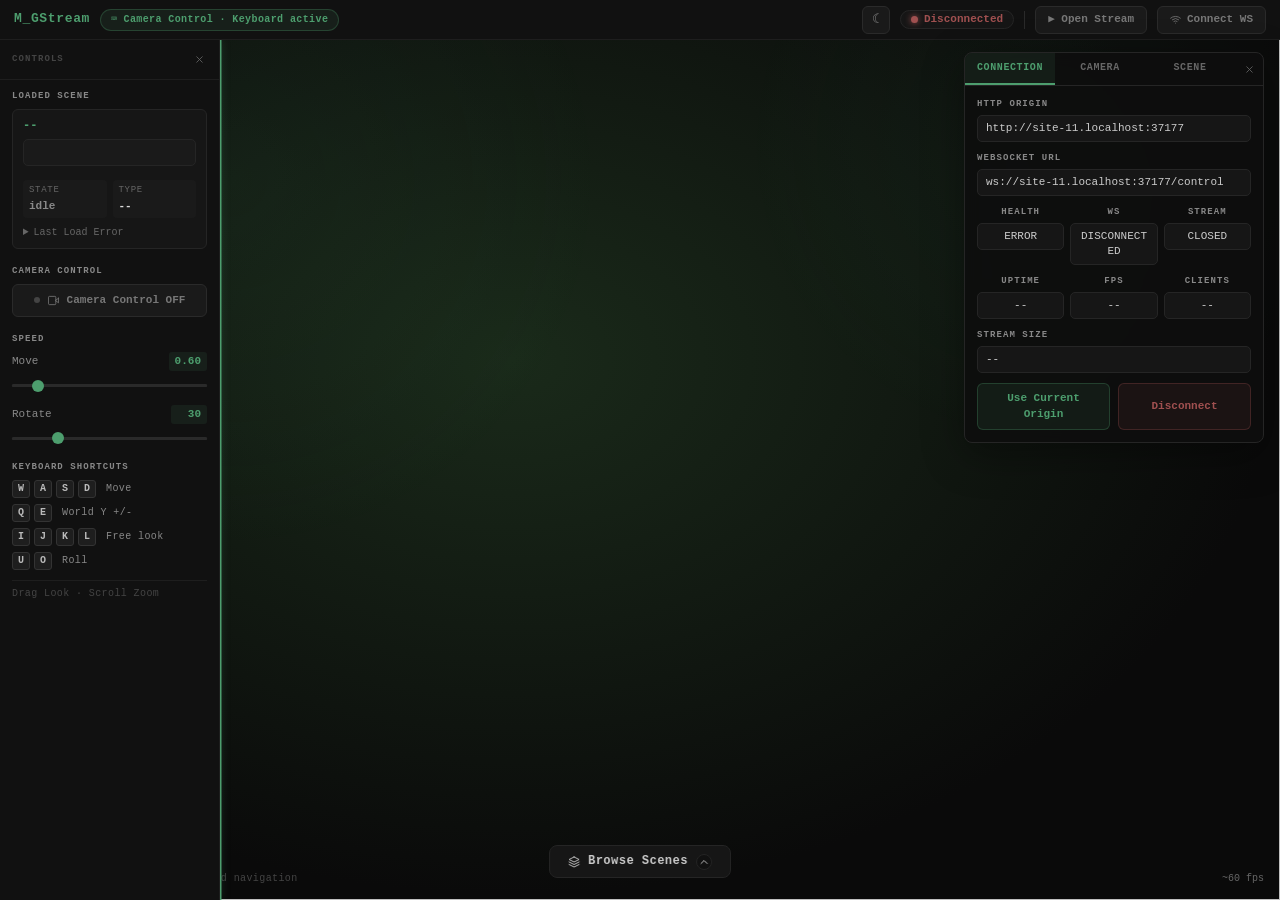
==== commit 61adadc9: "feat: wire web InfoPanel to renderer health state" ====
--- a/src/projects/M_GStream/renderer/server/www/index.html
+++ b/src/projects/M_GStream/renderer/server/www/index.html
@@ -87,6 +87,17 @@
         <div class="info-panel__pane is-active" data-pane="connection">
           <div class="info-panel__field"><span class="info-panel__field-label">HTTP Origin</span><input id="http-origin" class="field-input" type="text" value=""></div>
           <div class="info-panel__field"><span class="info-panel__field-label">WebSocket URL</span><input id="ws-url" class="field-input" type="text" value=""></div>
+          <div class="info-panel__stats">
+            <div class="info-panel__field"><span class="info-panel__field-label">Health</span><span class="info-panel__field-value" id="connection-health-state">--</span></div>
+            <div class="info-panel__field"><span class="info-panel__field-label">WS</span><span class="info-panel__field-value" id="connection-ws-state">--</span></div>
+            <div class="info-panel__field"><span class="info-panel__field-label">Stream</span><span class="info-panel__field-value" id="connection-stream-state">--</span></div>
+          </div>
+          <div class="info-panel__stats">
+            <div class="info-panel__field"><span class="info-panel__field-label">Uptime</span><span class="info-panel__field-value" id="connection-uptime">--</span></div>
+            <div class="info-panel__field"><span class="info-panel__field-label">FPS</span><span class="info-panel__field-value" id="connection-stream-fps">--</span></div>
+            <div class="info-panel__field"><span class="info-panel__field-label">Clients</span><span class="info-panel__field-value" id="connection-clients">--</span></div>
+          </div>
+          <div class="info-panel__field"><span class="info-panel__field-label">Stream Size</span><span class="info-panel__field-value" id="connection-stream-spec">--</span></div>
           <div class="pose-buttons"><button id="apply-defaults" class="pose-buttons__primary" type="button">Use Current Origin</button><button id="disconnect-ws" class="pose-buttons__danger" type="button">Disconnect</button></div>
         </div>
         <div class="info-panel__pane" data-pane="camera">
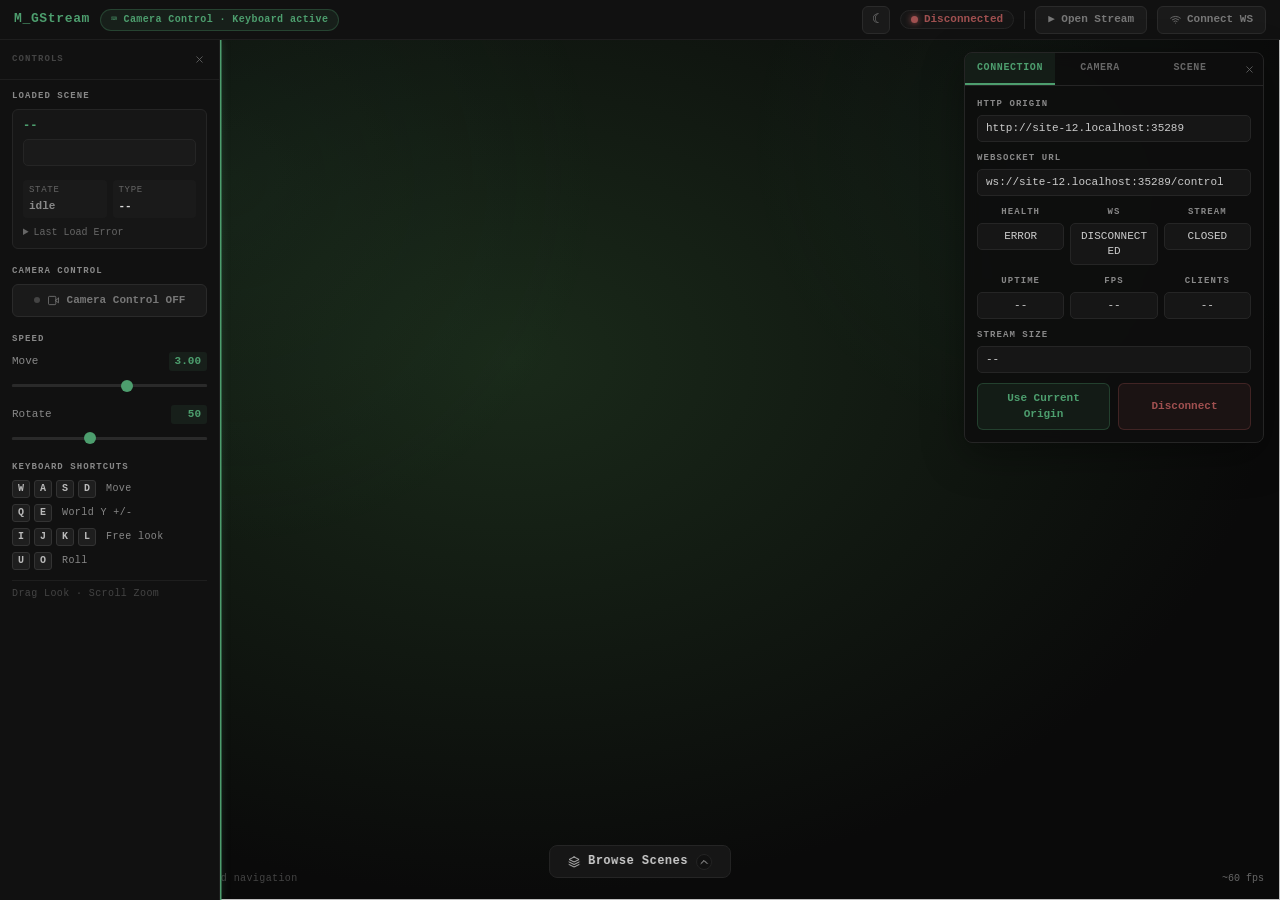
==== commit 9e4d09ab: "fix(remote): align view orientation and camera controls" ====
--- a/src/projects/M_GStream/renderer/server/www/index.html
+++ b/src/projects/M_GStream/renderer/server/www/index.html
@@ -64,8 +64,8 @@
         </div>
         <div class="sidebar__section">
           <div class="sidebar__label">Speed</div>
-          <div class="slider-row"><div class="slider-row__head"><span>Move</span><span class="slider-row__value" data-for="move-speed">0.60</span></div><input id="move-speed" type="range" min="0.05" max="5.0" step="0.05" value="0.6"></div>
-          <div class="slider-row"><div class="slider-row__head"><span>Rotate</span><span class="slider-row__value" data-for="rotate-speed">30</span></div><input id="rotate-speed" type="range" min="5" max="120" step="1" value="30"></div>
+          <div class="slider-row"><div class="slider-row__head"><span>Move</span><span class="slider-row__value" data-for="move-speed">3.00</span></div><input id="move-speed" type="range" min="0.05" max="5.0" step="0.05" value="3.0"></div>
+          <div class="slider-row"><div class="slider-row__head"><span>Rotate</span><span class="slider-row__value" data-for="rotate-speed">50</span></div><input id="rotate-speed" type="range" min="5" max="120" step="1" value="50"></div>
         </div>
         <div class="sidebar__section">
           <div class="sidebar__label">Keyboard Shortcuts</div>
@@ -105,8 +105,8 @@
           <div class="info-panel__field"><span class="info-panel__field-label">Position (x, y, z)</span><div class="info-panel__grid-3"><span class="info-panel__field-value" id="cam-pos-x">0.000</span><span class="info-panel__field-value" id="cam-pos-y">0.000</span><span class="info-panel__field-value" id="cam-pos-z">0.000</span></div></div>
           <div class="info-panel__field"><span class="info-panel__field-label">Rotation (yaw, pitch, roll)</span><div class="info-panel__grid-3"><span class="info-panel__field-value" id="cam-rot-yaw">0.0°</span><span class="info-panel__field-value" id="cam-rot-pitch">0.0°</span><span class="info-panel__field-value" id="cam-rot-roll">0.0°</span></div></div>
           <div class="info-panel__stats">
-            <div class="info-panel__field"><span class="info-panel__field-label">Move</span><span class="info-panel__field-value" id="cam-move-display">0.60</span></div>
-            <div class="info-panel__field"><span class="info-panel__field-label">Rotate</span><span class="info-panel__field-value" id="cam-rotate-display">30</span></div>
+            <div class="info-panel__field"><span class="info-panel__field-label">Move</span><span class="info-panel__field-value" id="cam-move-display">3.00</span></div>
+            <div class="info-panel__field"><span class="info-panel__field-label">Rotate</span><span class="info-panel__field-value" id="cam-rotate-display">50</span></div>
             <div class="info-panel__field"><span class="info-panel__field-label">FPS</span><span class="info-panel__field-value" id="cam-fps-display" style="color:var(--accent)">~60</span></div>
           </div>
           <details class="info-panel__advanced">
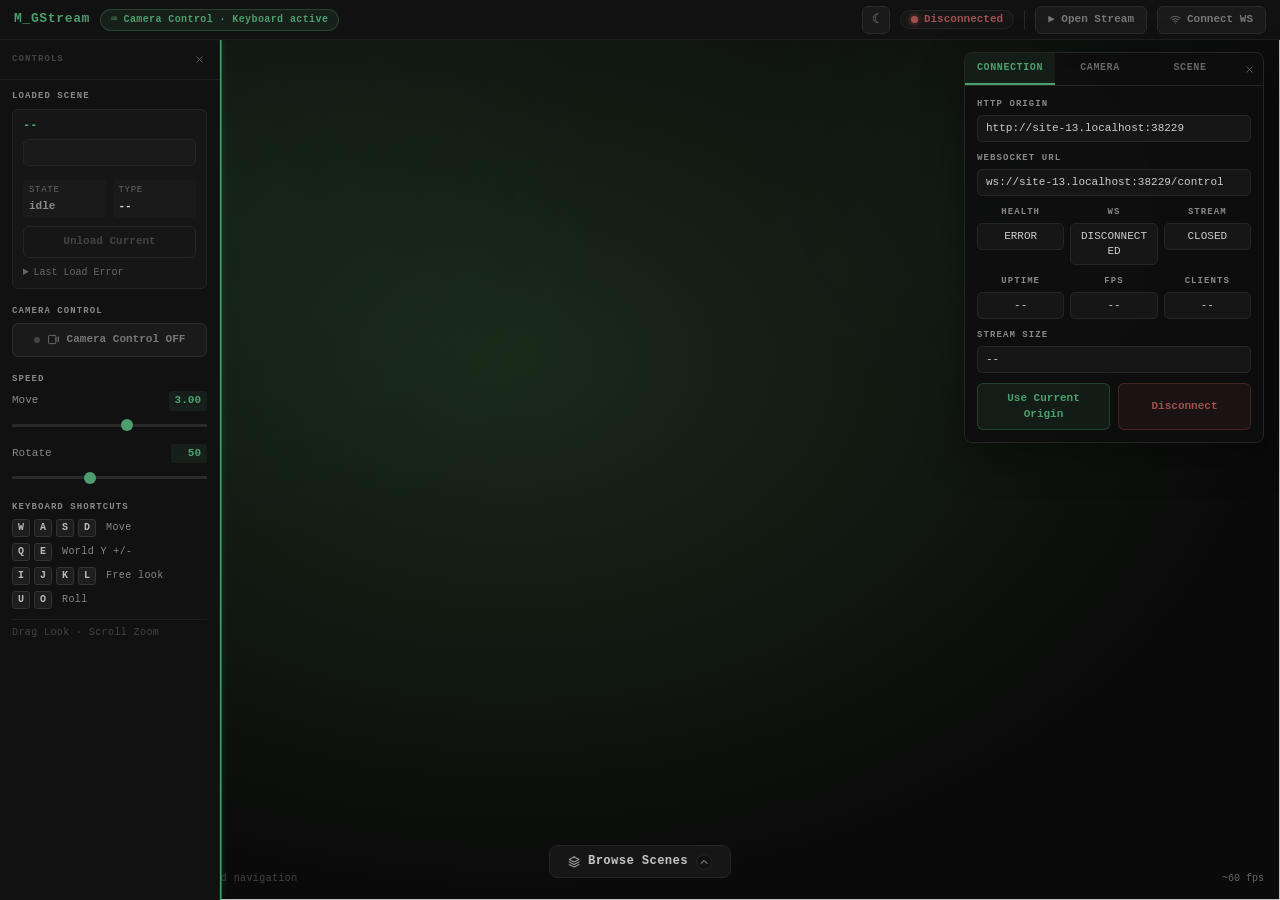
==== commit f9f07798: "feat: add explicit unload for current content Add an unload_content control button and wire it throu" ====
--- a/src/projects/M_GStream/renderer/server/www/index.html
+++ b/src/projects/M_GStream/renderer/server/www/index.html
@@ -54,6 +54,7 @@
               <div class="scene-card__chip"><div class="scene-card__chip-label">State</div><div class="scene-card__chip-value scene-card__chip-value--idle" id="scene-state-chip">idle</div></div>
               <div class="scene-card__chip"><div class="scene-card__chip-label">Type</div><div class="scene-card__chip-value" id="scene-type-chip">--</div></div>
             </div>
+            <button id="unload-current" class="scene-card__unload-btn" type="button" disabled>Unload Current</button>
             <details class="scene-card__error-wrap"><summary>Last Load Error</summary><textarea id="last-load-error" class="field-input" rows="3" readonly></textarea></details>
             <input type="hidden" id="load-state" value="idle">
           </div>
--- a/src/projects/M_GStream/renderer/server/www/styles.css
+++ b/src/projects/M_GStream/renderer/server/www/styles.css
@@ -469,6 +469,30 @@
 .scene-card__chip-value--error   { color: var(--danger); }
 .scene-card__chip-value--idle    { color: var(--text-dim); }
 
+.scene-card__unload-btn {
+  width: 100%;
+  margin-top: 8px;
+  padding: 7px 10px;
+  border: 1px solid var(--btn-border);
+  border-radius: 6px;
+  background: var(--btn-bg);
+  color: var(--btn-text);
+  font-size: 11px;
+  font-weight: 700;
+  transition: background 0.15s ease, border-color 0.15s ease, color 0.15s ease;
+}
+.scene-card__unload-btn:enabled:hover {
+  background: var(--surface-3);
+  border-color: var(--border-strong);
+  color: var(--text);
+}
+.scene-card__unload-btn:disabled {
+  background: var(--surface-2);
+  border-color: var(--border-2);
+  color: var(--text-ghost);
+  cursor: not-allowed;
+}
+
 .scene-card__error-wrap { margin-top: 8px; }
 .scene-card__error-wrap summary {
   color: var(--text-faint);
